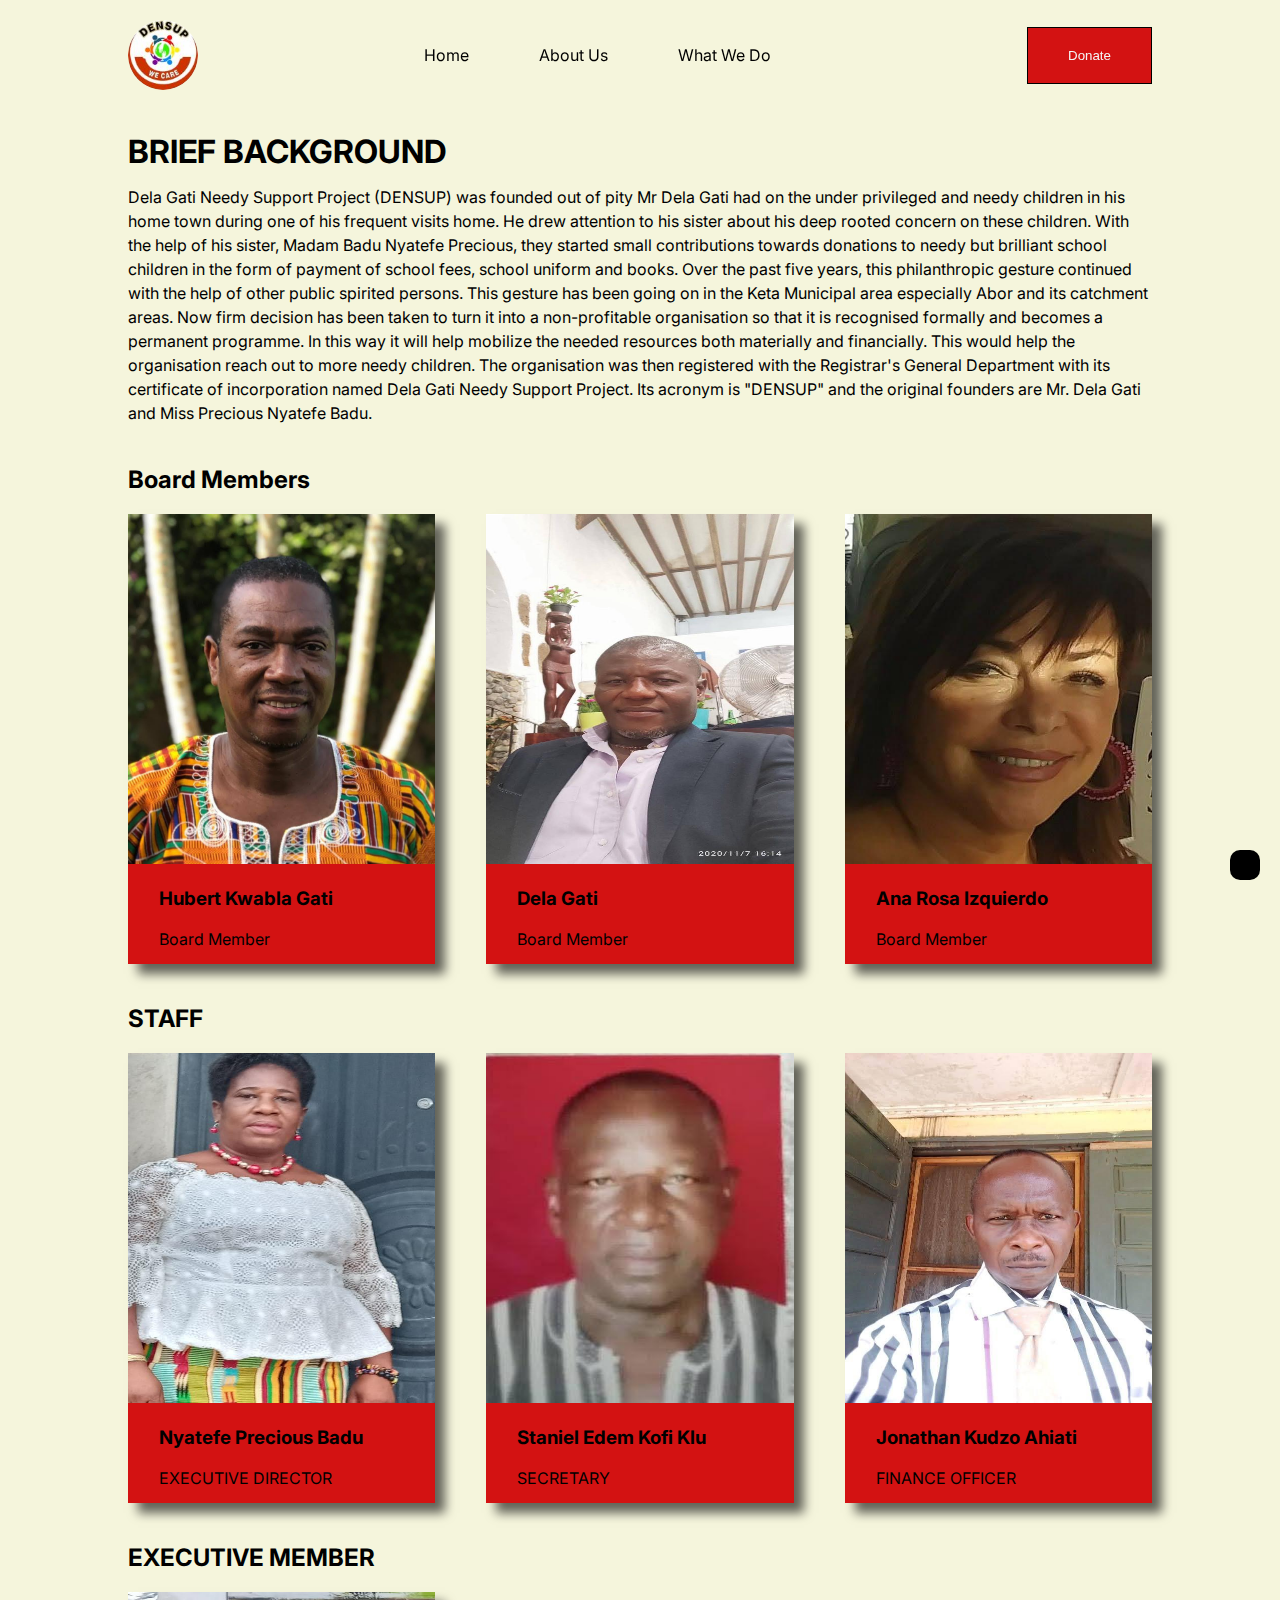
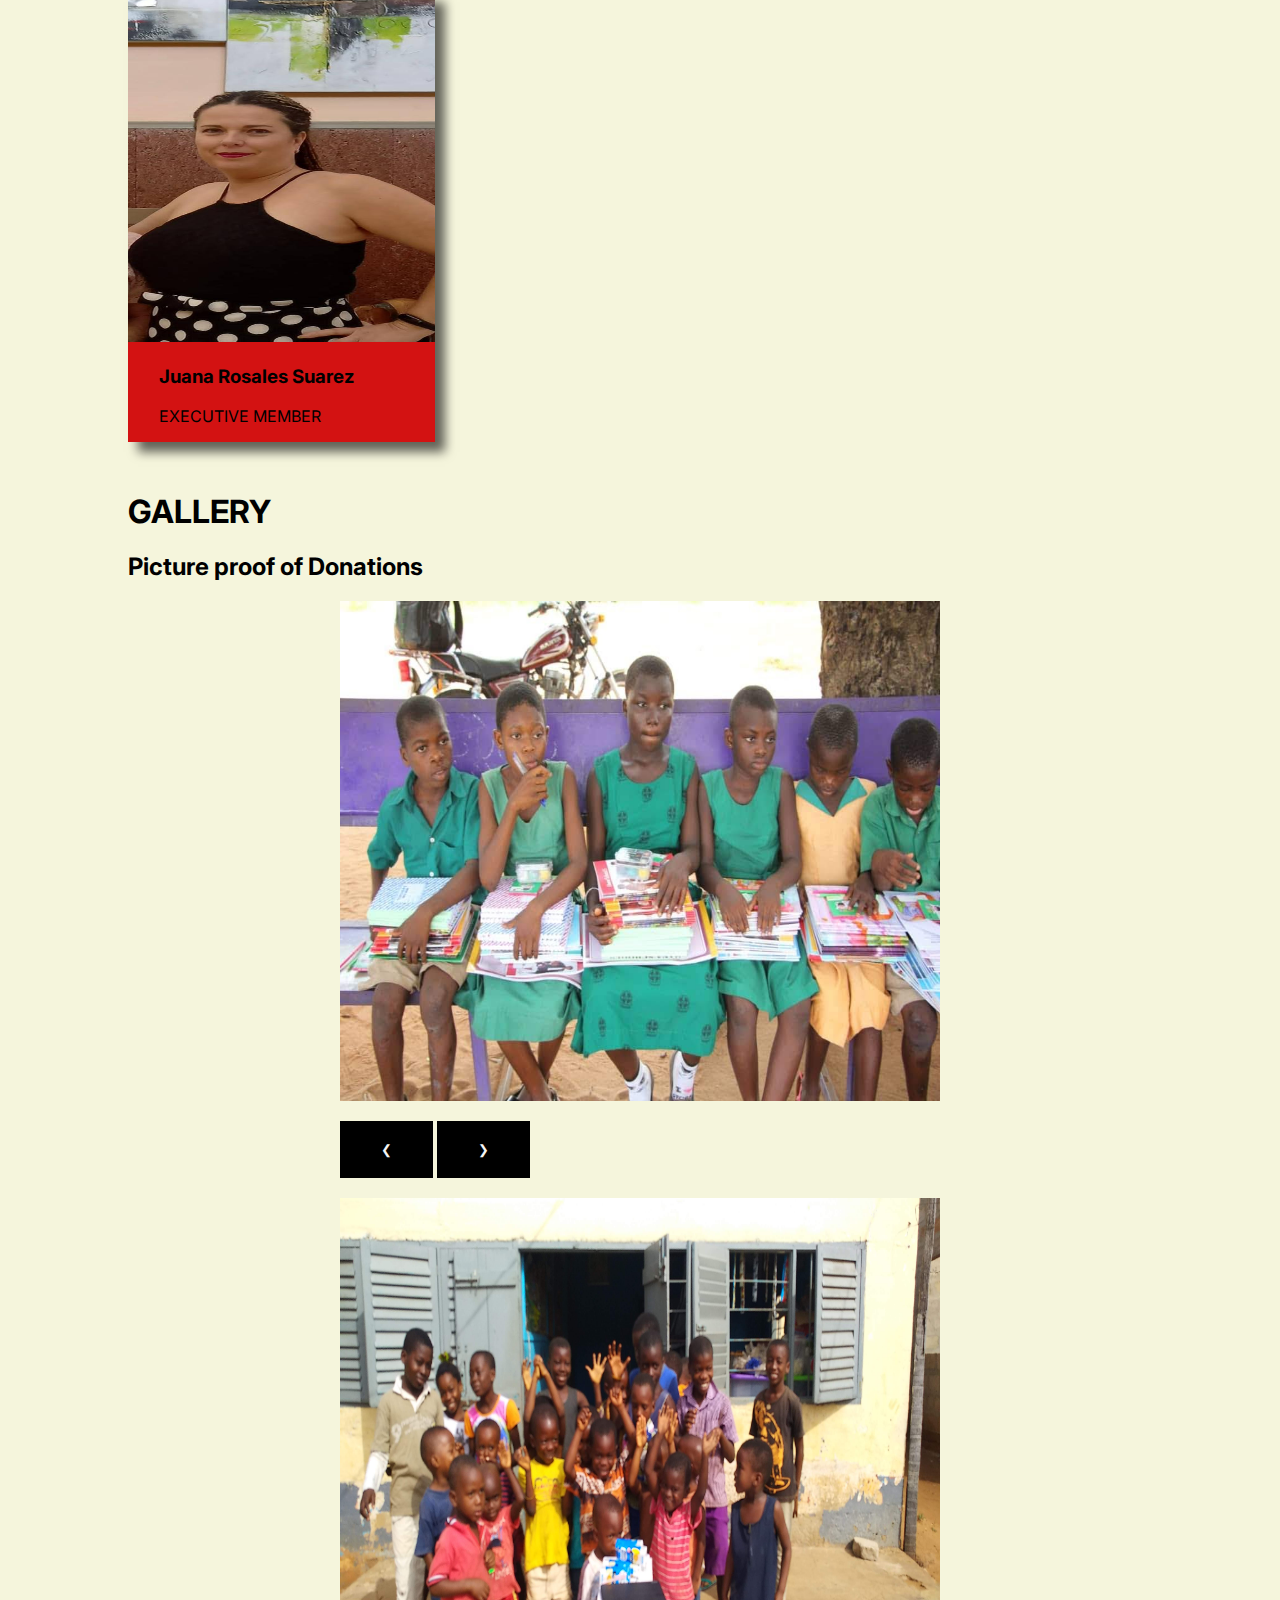
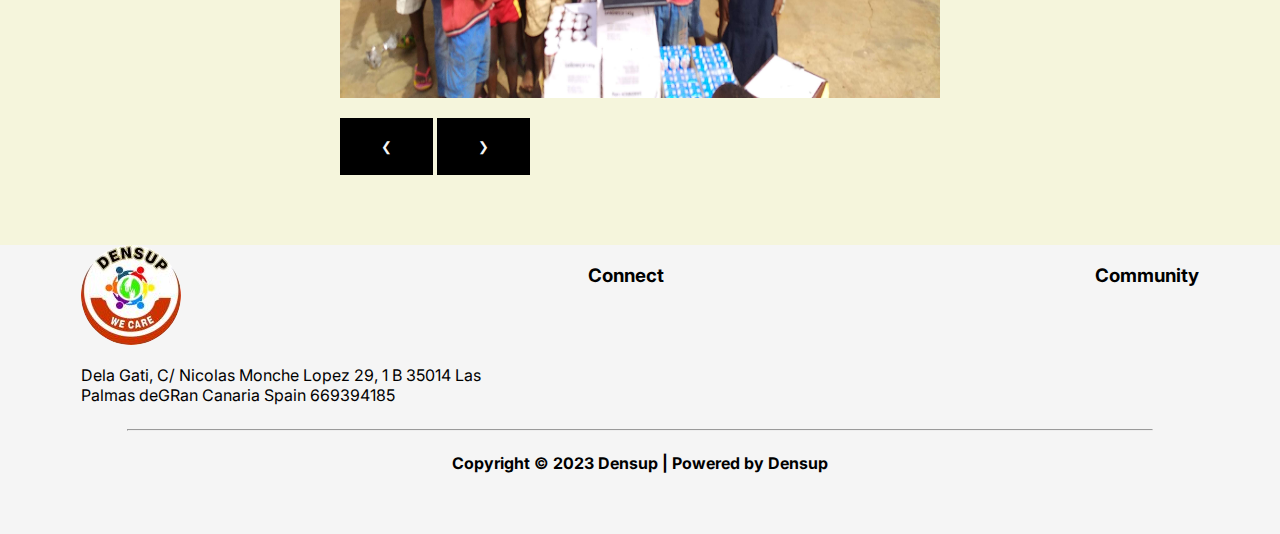
==== aboutUs.html @ 24bd9fb9 "update" ====
<!DOCTYPE html>
<html lang="en">
<head>
    <meta charset="UTF-8">
    <meta name="viewport" content="width=device-width, initial-scale=1.0">
    <title>About Us</title>
    <link rel="stylesheet" href="css/aboutUs.css">
    <link href="https://fonts.googleapis.com/css2?family=Inter:wght@400&family=Kenia&display=swap" rel="stylesheet">
    <link rel="icon" type="image/x-icon" href="/images/logo.jpg">
    <link rel="stylesheet" href="https://cdnjs.cloudflare.com/ajax/libs/font-awesome/6.5.1/css/all.min.css" integrity="sha512-DTOQO9RWCH3ppGqcWaEA1BIZOC6xxalwEsw9c2QQeAIftl+Vegovlnee1c9QX4TctnWMn13TZye+giMm8e2LwA==" crossorigin="anonymous" referrerpolicy="no-referrer" />
</head>
<body>
    <header>
        <div class="nav">
            <img src="images/logo.jpg" alt="Logo">
            <i class="fa-solid fa-bars" onclick=showSidebar()></i>
            <ul>
                <li><a href="index.html">Home</a></li>
                <li><a href="aboutUs.html">About Us</a> </li>
                <li><a href="whatWeDo.html">What We Do</a>  </li>
            </ul>

            <button onclick=showPaymentMethod()>Donate</button>
        </div>
    </header>
    <div class="sidebar">
        <ul>
            <li> <i class="fa-solid fa-xmark" onclick=closeSidebar()></i></li>
            <li><a href="index.html">Home</a></li>
            <li><a href="aboutUs.html">About Us</a> </li>
            <li><a href="whatWeDo.html">What We Do</a>  </li>
        </ul>

        <button onclick=showPaymentMethod()>Donate</button>
    </div>
    <div class="paymentType">
        <ul>
            <li> <i class="fa-solid fa-xmark" onclick=closePaymentMethod()></i></li>
            <a href="payment form/form.html"><li><svg id="Layer_1" data-name="Layer 1" xmlns="http://www.w3.org/2000/svg" viewBox="0 0 122.88 122.88"><defs><style>.cls-1{fill:#ffcb05;}.cls-2{fill:#00678f;}.cls-3{fill:#fff;}.cls-4{fill:#ed1d24;}</style></defs><title>mtn-mobile</title><polygon class="cls-1" points="0 122.88 122.88 122.88 122.88 0 0 0 0 122.88 0 122.88"/><path class="cls-2" d="M119,61.09c0,13.11-25.78,23.75-57.58,23.75S3.85,74.2,3.85,61.09s25.79-23.75,57.6-23.75S119,48,119,61.09Z"/><polygon class="cls-3" points="24.55 72.81 30.5 49.06 40.02 49.06 40.02 62.89 46.27 49.06 56.1 49.06 50.15 72.81 43.89 72.81 47.46 57.48 40.02 72.81 34.97 72.81 34.97 57.48 31.09 72.81 24.55 72.81 24.55 72.81"/><polygon class="cls-4" points="58.02 73.11 58.91 69.8 65.76 69.8 64.86 73.11 58.02 73.11 58.02 73.11"/><polygon class="cls-3" points="73.34 72.81 79.29 49.06 86.14 49.06 89.12 61.69 92.39 49.06 98.64 49.06 92.69 72.81 86.14 72.81 82.87 59.88 79.59 72.81 73.34 72.81 73.34 72.81"/><polygon class="cls-1" points="58.02 49.06 56.53 55.08 62.79 55.08 59.42 68.12 66.26 68.12 69.64 55.08 75.88 55.08 77.37 49.06 58.02 49.06 58.02 49.06"/></svg>Mobile Money</li></a>
            <hr>
            <a href="payment form/form.html"><li><img src="T-Cash.png">T-Cash</li></a>
            <hr>
            <a href="payment form/form.html"><li><img src="AT-Cash.png">AT-Cash</li></a>
            <hr>
            <a href="payment form/card form.html"><li><svg xmlns="http://www.w3.org/2000/svg" viewBox="0 0 333333 199007" shape-rendering="geometricPrecision" text-rendering="geometricPrecision" image-rendering="optimizeQuality" fill-rule="evenodd" clip-rule="evenodd"><path d="M115259 146065c-432-433-944-770-1538-1010-593-239-1243-360-1949-360-374 0-761 32-1164 97-403 63-796 178-1183 340-386 163-754 388-1102 676-348 287-652 650-909 1087-415-686-978-1224-1687-1615-710-389-1522-585-2435-585-307 0-624 28-953 83-328 56-654 152-977 289-324 138-633 324-928 560s-562 534-803 894v-1505h-2590v12324h2614v-6831c0-523 83-988 249-1396s389-748 667-1022c278-276 603-483 977-624s772-213 1195-213c880 0 1563 278 2048 837 485 557 728 1355 728 2392v6857h2615v-6831c0-523 83-988 249-1396s388-748 666-1022c278-276 604-483 977-624 374-141 772-213 1196-213 879 0 1562 278 2048 837 486 557 728 1355 728 2392v6857h2615v-7745c0-720-119-1380-355-1981-236-600-571-1117-1002-1550zm122765 10443v204h235c48 0 86-7 111-22 26-15 39-41 39-78s-13-63-39-79c-26-17-63-25-111-25h-235zm241-272c153 0 269 34 348 102s119 158 119 273c0 89-28 163-85 222-57 58-140 98-248 115l347 401h-375l-310-389h-36v389h-313v-1114h554zm-73 1467c125 0 243-24 353-72 109-48 206-113 287-194 81-82 145-179 193-289 46-110 69-228 69-356 0-125-23-243-69-354-47-111-111-207-193-288-80-81-177-146-287-193s-228-71-353-71c-129 0-248 24-359 71-111 48-208 112-290 193-81 81-147 177-193 288s-70 229-70 354c0 127 23 246 70 356 46 110 111 207 193 289 82 81 179 146 290 194s230 72 359 72zm0-2166c179 0 347 33 504 100 157 65 294 156 410 269 117 114 209 246 276 398 68 153 101 315 101 489 0 172-33 335-101 487-67 152-158 287-276 401-116 116-253 206-410 272-157 67-325 100-504 100-183 0-354-33-512-100-159-66-296-156-413-272-116-114-208-248-274-401-66-152-100-316-100-487 0-174 33-335 100-489 66-152 158-285 274-398 117-113 254-204 413-269 158-67 329-100 512-100zm-51855-7207c342-347 750-618 1222-811s982-290 1531-290c605 0 1165 96 1684 290 502 186 937 447 1306 778l1294-2153c-485-388-1032-706-1640-953-811-330-1691-495-2644-495-952 0-1833 165-2644 495s-1509 785-2097 1364c-587 578-1048 1263-1382 2052-335 789-503 1646-503 2572 0 927 167 1784 503 2574 334 789 795 1472 1382 2052 587 579 1286 1033 2097 1364 811 330 1692 495 2644 495 953 0 1833-165 2644-495 608-248 1155-565 1640-954l-1294-2153c-369 331-804 591-1306 778-519 193-1080 290-1684 290-548 0-1059-96-1531-290-472-193-880-463-1222-810-343-347-613-763-810-1247-197-486-295-1019-295-1603 0-583 98-1117 295-1601 197-486 468-901 811-1248zm43399 4419c-180 481-434 897-760 1248-326 352-716 628-1170 829-454 202-961 303-1517 303-584 0-1105-105-1563-315-459-210-847-493-1165-849-317-356-561-774-733-1254-172-481-257-990-257-1531 0-540 86-1050 257-1531 172-480 416-898 733-1254 318-356 706-639 1165-849 458-211 980-316 1563-316 556 0 1063 101 1517 303 455 201 845 478 1170 830 326 352 579 767 760 1248 180 480 269 1002 269 1569s-90 1090-269 1570zm103-12741v6502c-430-548-961-989-1596-1318-635-331-1394-496-2277-496-867 0-1673 160-2419 482s-1398 770-1956 1344-995 1258-1312 2052c-319 793-477 1661-477 2605s158 1812 477 2605c317 794 754 1478 1312 2053 557 574 1209 1022 1956 1344 746 322 1552 482 2419 482 882 0 1642-163 2277-489 634-325 1166-763 1596-1311v1479h2688v-17334h-2688zm-12559 4688c-756 0-1437 137-2046 411-609 275-1119 935-1530 1527v-1616h-2442v12324h2468v-6780c0-523 72-991 219-1402 146-412 347-759 604-1042s567-498 927-644c361-146 755-219 1183-219 327 0 678 39 1055 117 193 39 372 87 540 144l795-2572c-216-69-434-127-659-165-331-56-702-83-1113-83zm-37379 0c-754 0-1436 137-2045 411-609 275-1119 935-1531 1527v-1616h-2441v12324h2467v-6780c0-523 73-991 219-1402 146-412 347-759 605-1042s566-498 927-644c359-146 754-219 1183-219 327 0 678 39 1056 117 192 39 372 87 540 144l795-2572c-216-69-435-127-660-165-330-56-701-83-1113-83zm-24275 10189c-433 163-860 244-1280 244-275 0-530-43-766-129-236-85-441-220-618-405-176-184-315-422-418-714-104-291-155-644-155-1055v-5365h4319v-2444h-4319v-3731h-2701v3731h-2457v2444h2457v5416c0 1639 387 2845 1163 3622 777 776 1864 1164 3262 1164 781 0 1481-120 2103-360 411-159 792-341 1149-541l-919-2251c-260 139-533 264-821 373zm49266-2136c-180 481-433 897-759 1248-326 352-716 628-1171 829-454 202-960 303-1518 303-583 0-1104-105-1563-315s-847-493-1164-849c-318-356-562-774-733-1254-172-481-257-990-257-1531 0-540 86-1050 257-1531 172-480 416-898 733-1254s705-639 1164-849c459-211 980-316 1563-316 558 0 1065 101 1518 303 455 201 845 478 1171 830s579 767 759 1248c180 480 270 1002 270 1569s-90 1090-270 1570zm102-6239c-429-548-960-989-1595-1318-634-331-1394-496-2277-496-866 0-1673 160-2419 482s-1398 770-1955 1344c-558 574-996 1258-1313 2052-318 793-476 1661-476 2605s158 1812 476 2605c317 794 755 1478 1313 2053 557 574 1209 1022 1955 1344s1553 482 2419 482c883 0 1643-163 2277-489 635-325 1166-763 1595-1311v1479h2689v-12324h-2689v1492zm-43243 3615c69-445 189-856 361-1228 172-373 393-694 662-965 271-270 592-478 965-624 374-146 800-219 1280-219 857 0 1557 266 2097 798 541 532 883 1278 1029 2238h-6394zm7520-3634c-511-570-1124-1012-1839-1325-717-313-1503-470-2360-470-910 0-1740 156-2491 470-751 313-1396 754-1936 1325-541 570-960 1254-1261 2052-300 798-450 1677-450 2637 0 978 155 1865 463 2663 309 798 741 1479 1299 2045s1223 1004 1995 1312c771 309 1621 464 2547 464 935 0 1825-129 2670-386s1644-708 2400-1351l-1337-1917c-515 411-1084 731-1706 958-622 228-1242 341-1859 341-438 0-858-59-1261-180-403-120-768-306-1094-559s-605-577-837-972c-231-394-390-870-476-1428h9109c17-154 30-317 39-489 8-171 13-343 13-515 0-960-144-1837-431-2631-286-793-685-1475-1196-2046zm-25175 4670c-756-587-1806-979-3152-1176l-1274-194c-284-43-550-92-798-148s-463-131-643-225c-179-94-324-215-431-360-107-146-160-326-160-541 0-438 204-792 611-1062s980-404 1717-404c386 0 766 33 1139 103 373 69 726 154 1061 256 334 103 639 217 914 342 274 124 506 243 695 353l1157-2096c-643-412-1393-731-2251-959-857-227-1771-341-2741-341-789 0-1496 93-2123 277-625 184-1159 446-1601 784-442 340-781 753-1017 1242-237 490-353 1038-353 1647 0 995 353 1799 1060 2413 708 613 1749 1014 3120 1202l1287 168c738 102 1278 268 1622 495 343 227 514 516 514 869 0 462-236 829-708 1099s-1170 405-2097 405c-506 0-958-34-1357-103-398-69-764-160-1093-276-331-116-627-248-889-398-261-150-504-311-726-482l-1248 2019c446 334 914 605 1402 811 490 205 969 366 1441 481 472 117 918 193 1338 231 420 39 789 59 1106 59 883 0 1675-98 2374-296 700-198 1287-474 1763-831 477-356 840-780 1094-1273s379-1035 379-1627c0-1055-376-1876-1131-2464zm-15152 1589c-180 481-433 897-759 1248-326 352-716 628-1170 829-455 202-961 303-1518 303-583 0-1105-105-1563-315-459-210-847-493-1164-849-318-356-562-774-733-1254-172-481-257-990-257-1531 0-540 86-1050 257-1531 172-480 416-898 733-1254s706-639 1164-849c459-211 980-316 1563-316 557 0 1063 101 1518 303 454 201 844 478 1170 830s579 767 759 1248c180 480 270 1002 270 1569s-90 1090-270 1570zm103-6239c-429-548-961-989-1596-1318-635-331-1394-496-2277-496-866 0-1672 160-2419 482-746 322-1398 770-1955 1344-558 574-995 1258-1313 2052-317 793-476 1661-476 2605s159 1812 476 2605c318 794 755 1478 1313 2053 557 574 1209 1022 1955 1344 747 322 1553 482 2419 482 883 0 1643-163 2277-489 635-325 1167-763 1596-1311v1479h2689v-12324h-2689v1492z" fill="#141515"/><path d="M147063 87405c0-14766 6898-27911 17638-36420-7920-6274-17924-10030-28812-10030-25653 0-46450 20797-46450 46449 0 25653 20796 46449 46450 46449 10888 0 20892-3755 28812-10029-10740-8508-17638-21654-17638-36420z" fill="#de2c1d"/><path d="M147063 87405c0 14767 6898 27912 17638 36420 10740-8508 17637-21654 17637-36420s-6898-27911-17637-36420c-10740 8508-17638 21654-17638 36420z" fill="#ed6100"/><path d="M193513 40955c-10888 0-20892 3756-28811 10030 10740 8508 17637 21654 17637 36420 0 14767-6898 27912-17637 36420 7919 6274 17923 10029 28811 10029 25653 0 46449-20796 46449-46449s-20796-46449-46449-46449zm49714 73260v-1972l-640 1702h-706l-640-1698v1968h-666v-2843h954l707 1820 700-1820h956v2843h-667zm-4775 0v-2230h-903v-613h2470v613h-902v2230h-666z" fill="#f79f06"/><path d="M31366 0h270600c8631 0 16474 3528 22156 9210 5683 5683 9211 13526 9211 22156v136275c0 8629-3529 16472-9211 22155-5683 5682-13526 9211-22155 9211H31367c-8629 0-16473-3528-22156-9211C3529 184114 1 176272 1 167641V31366c0-8631 3528-16474 9210-22156S22737 0 31368 0zm270600 10811H31366c-5647 0-10785 2315-14513 6043s-6043 8866-6043 14513v136275c0 5646 2315 10784 6043 14512 3729 3729 8867 6044 14513 6044h270600c5645 0 10783-2315 14512-6044 3728-3729 6044-8867 6044-14511V31368c0-5645-2315-10784-6043-14513-3728-3728-8867-6043-14513-6043z" fill="gray" fill-rule="nonzero"/></svg>Master Card</li></a>
            <hr>
            <a href="payment form/card form.html"><li><svg xmlns="http://www.w3.org/2000/svg" viewBox="0 0 333334 199007" shape-rendering="geometricPrecision" text-rendering="geometricPrecision" image-rendering="optimizeQuality" fill-rule="evenodd" clip-rule="evenodd"><defs><style>.fil1{fill:#191e70}</style></defs><g id="Layer_x0020_1"><g id="_364834240"><path d="M31367 0h270601c8631 0 16474 3528 22156 9210 5683 5683 9211 13526 9211 22156v136275c0 8629-3529 16472-9211 22155-5683 5682-13526 9211-22155 9211H31368c-8629 0-16473-3528-22156-9211C3530 184114 2 176272 2 167641V31366c0-8631 3528-16474 9210-22156S22738 0 31369 0zm270601 10811H31367c-5647 0-10785 2315-14513 6043s-6043 8866-6043 14513v136275c0 5646 2315 10784 6043 14512 3729 3729 8867 6044 14513 6044h270601c5645 0 10783-2315 14512-6044 3728-3729 6044-8867 6044-14511V31368c0-5645-2315-10784-6043-14513-3728-3728-8867-6043-14513-6043z" fill="gray" fill-rule="nonzero"/><path class="fil1" d="M136629 129780l10294-60402h16463l-10300 60402zM212798 70867c-3262-1226-8373-2537-14756-2537-16267-2-27728 8192-27824 19933-92 8676 8181 13520 14426 16410 6408 2958 8563 4848 8532 7492-41 4047-5118 5898-9850 5898-6589 0-10090-915-15497-3170l-2122-962-2311 13522c3846 1687 10956 3148 18339 3224 17306-1 28541-8098 28669-20636 62-6872-4324-12100-13822-16411-5755-2796-9280-4658-9242-7488 0-2511 2983-5195 9428-5195 5385-85 9283 1090 12322 2314l1476 696 2231-13089zM255016 69435h-12722c-3941 0-6891 1078-8622 5011l-24450 55352h17288s2827-7441 3467-9075c1890 0 18684 26 21085 26 493 2114 2003 9050 2003 9050l15278-1-13326-60363zm-20302 38933c1362-3480 6559-16883 6559-16883-96 160 1351-3497 2183-5765l1114 5206s3151 14420 3810 17443l-13667-1zM122821 69422l-16118 41190-1718-8370c-3000-9650-12350-20103-22802-25337l14739 52823 17419-21 25919-60285h-17439z"/><path d="M91750 69386H65202l-210 1257c20654 4998 34320 17082 39993 31599l-5773-27756c-996-3825-3887-4966-7462-5100z" fill="#f7b600"/></g></g></svg>VISA</li></a>
        </ul>
    </div>
    <section class="section2">
        <div class="BG">
            <h1>BRIEF BACKGROUND</h1>
            <p>
                Dela Gati Needy Support  Project (DENSUP) was founded out of pity Mr Dela Gati had on the under privileged and needy children in his home town during one of his frequent visits home. He drew attention to his sister about his deep rooted concern on these children.
                 With the help of his sister, Madam Badu Nyatefe Precious, they started small contributions towards donations to needy but brilliant school children in the form of payment of school fees, school uniform and books. Over the past five years, this philanthropic gesture continued with the help of other public spirited persons. This gesture has been going on in the Keta Municipal area especially Abor and its catchment areas.
                 Now firm decision has been taken to turn it into a non-profitable organisation so that it is recognised formally and becomes a permanent programme. In this way it will help mobilize the needed resources both materially and financially. This would help the organisation reach out to more needy children.
                 The organisation was then registered with the Registrar's General Department with its certificate of incorporation named Dela Gati Needy Support Project. Its acronym is "DENSUP" and the original founders are Mr. Dela Gati and Miss Precious Nyatefe Badu.
            </p>

        </div>
        <div>
            <h2>Board Members</h2>
        </div>
        <div class="staff">
            <div class="card">
                <img src="images/IDs/Hubert Kwabla Gati.jpg" alt="">
                <h3>Hubert Kwabla Gati</h3>
                <p>Board Member</p>
            </div>
            <div class="card">
                <img src="images/IDs/Dela Gati.jpg" alt="">
                <h3>Dela Gati</h3>
                <p>Board Member</p>
            </div>
            <div class="card">
                <img src="images/IDs/Ana Rosa Izquierdo.jpg" alt="">
                <h3>Ana Rosa Izquierdo</h3>
                <p>Board Member</p>
            </div>

        </div>
        <br>
        <div>
            <h2>STAFF</h2>
        </div>
        <div class="staff">
            <div class="card">
                <img src="images/IDs/Executive Director.jpg" alt="">
                <h3>Nyatefe Precious Badu</h3>
                <p>EXECUTIVE DIRECTOR</p>
            </div>
            <div class="card">
                <img src="images/IDs/Secretary.jpg" alt="">
                <h3>Staniel Edem Kofi Klu</h3>
                <p>SECRETARY</p>
            </div>
            <div class="card">
                <img src="images/IDs/finance Officer.jpg" alt="">
                <h3>Jonathan Kudzo Ahiati</h3>
                <p>FINANCE OFFICER</p>
            </div>
        </div>
        <br>
        <div>
            <h2>EXECUTIVE MEMBER</h2>
        </div>
        <div class="staff">
            <div class="card">
                <img src="images/IDs/Other Executive Member.jpg" alt="">
                <h3>Juana Rosales Suarez</h3>
                <p>EXECUTIVE MEMBER</p>
            </div>
        </div>

    </section>
    <section class="gallery">
        <h1>
            GALLERY
        </h1>
        <h2>Picture proof of Donations</h2>
        <div class="gImages" id="slider1">
            <div class="slides">
                <img src="images/attachments/IMG-20191109-WA0000.JPG" alt="">
                <img src="images/attachments/IMG-20191109-WA0001.JPG" alt="">
                <img src="images/attachments/IMG-20191109-WA0005.JPG" alt="">
                <img src="images/attachments/IMG-20191109-WA0006.JPG" alt="">
                <img src="images/attachments/IMG-20191109-WA0024.JPG" alt="">
                <img src="images/attachments/IMG-20191109-WA0057.JPG" alt="">
                <img src="images/attachments/IMG-20191109-WA0058.JPG" alt="">
                <img src="images/attachments/IMG-20191109-WA0059.JPG" alt="">
                <img src="images/attachments/IMG-20191109-WA0060.JPG" alt="">
                <img src="images/attachments/IMG-20191109-WA0061.JPG" alt="">
                <img src="images/attachments/IMG-20191109-WA0063.JPG" alt="">
                <img src="images/attachments/IMG-20191123-WA0041.JPG" alt="">
                <img src="images/attachments/IMG-20200220-WA0033.JPG" alt="">
                <img src="images/attachments/IMG-20200220-WA0033_1.JPG" alt="">
                <img src="images/attachments/IMG-20200302-WA0004.JPG" alt="">
                <img src="images/attachments/IMG-20200302-WA0006.JPG" alt="">
                <img src="images/attachments/IMG-20200302-WA0007.JPG" alt="">
                <img src="images/attachments/IMG-20200302-WA0008.JPG" alt="">
                <img src="images/attachments/IMG-20200302-WA0013.JPG" alt="">
                <img src="images/attachments/IMG-20200315-WA0023.JPG" alt="">
                <img src="images/attachments/IMG-20220824-WA0031.JPG" alt="">
                <img src="images/attachments/IMG_20190502_084150.JPG" alt="">
                <img src="images/attachments/IMG_20190502_084156.JPG" alt="">
                <img src="images/attachments/IMG_20190502_084157.JPG" alt="">
            </div>
            <br>
            <div class="sliderButtons">
                <button class="prev" onclick="moveSlide(-1, 'slider1')">&#10094;</button>
                <button class="next" onclick="moveSlide(1, 'slider1')">&#10095;</button>
            </div>
            <br>
        <div class="gImages" id="slider2">
            <div class="slides">
                <img src="images/attachments/IMG_20190502_084200.JPG" alt="">
                <img src="images/attachments/IMG_20190502_084208.JPG" alt="">
                <img src="images/attachments_2/IMG-20220907-WA0038.JPG" alt="">
                <img src="images/attachments_2/IMG-20220907-WA0039.JPG" alt="">
                <img src="images/attachments_2/IMG-20220907-WA0046.JPG" alt="">
                <img src="images/attachments_2/IMG-20220907-WA0048.JPG" alt="">
                <img src="images/attachments_2/IMG-20220907-WA0049.JPG" alt="">
                <img src="images/attachments_2/IMG-20220907-WA0051.JPG" alt="">
                <img src="images/attachments_2/IMG-20220907-WA0052.JPG" alt="">
                <img src="images/attachments_2/IMG-20220907-WA0053.JPG" alt="">
                <img src="images/attachments_2/IMG-20220907-WA0054.JPG" alt="">
                <img src="images/attachments_2/IMG-20220907-WA0055.JPG" alt="">
                <img src="images/attachments_2/IMG-20220907-WA0056.JPG" alt="">
                <img src="images/attachments_2/IMG-20220907-WA0057.JPG" alt="">
                <img src="images/attachments_2/IMG-20220907-WA0058.JPG" alt="">
                <img src="images/attachments_2/IMG-20220907-WA0059.JPG" alt="">
                <img src="images/attachments_2/IMG-20220907-WA0060.JPG" alt="">
                <img src="images/attachments_2/IMG-20220907-WA0061.JPG" alt="">
                <img src="images/attachments_2/IMG-20231112-WA0035.JPG" alt="">
                <img src="images/attachments_2/IMG-20231112-WA0036.JPG" alt="">
                <img src="images/attachments_2/IMG-20231112-WA0046.JPG" alt="">
                <img src="images/attachments_2/IMG-20231112-WA0047.JPG" alt="">
            </div>
            <br>
            <div class="sliderButtons">
                <button class="prev" onclick="moveSlide(-1, 'slider2')">&#10094;</button>
                <button class="next" onclick="moveSlide(1, 'slider2')">&#10095;</button>
            </div>
        </div>

        </div>
    </section>
    <button id="backToTop" title="Go to top"><i class="fa-solid fa-angle-up"></i></button>
    <footer>
        <div class="footer">
            <div class="fhero">
                <img src="images/logo.jpg" alt="logo">
                <p>Dela Gati,
                    C/ Nicolas Monche Lopez 29, 1 B 35014
                    Las Palmas deGRan Canaria Spain
                    669394185</p>
            </div>
            <div class="icons">
                <h3>Connect</h3>
               <a href="https://www.instagram.com/densup357?igsh=MzRlODBiNWFlZA==" target="_blank"><i class="fa-brands fa-square-instagram"></i></a>
                <a href="https://www.facebook.com/densupghana?mibextid=LQQJ4d" target="_blank"><i class="fa-brands fa-square-facebook"></i></a>
                <a href="mailto:densup2019@gmail.com,densup2019@yahoo.com" target="_blank"><i class="fa-solid fa-envelope"></i></a>
                <a href="tel:(00233) 244995069,(0034) 680902105,(0034) 678426747,(0033) 669394185"><i class="fa-solid fa-phone"></i></a>
            </div>
            <div class="aside">
                <h3>Community</h3>
            </div>
        </div>
        <hr>
        <h4>Copyright © 2023 Densup | Powered by Densup</h4>
    </footer>
    <script src="script.js"></script>
</body>
</html>
---- css/aboutUs.css ----
body{
    font-family: 'Inter', sans-serif;
    -webkit-font-smoothing: antialiased;
	-moz-osx-font-smoothing: grayscale;
    margin: 0px;
    background-color:beige;
}
.nav{
    display: flex;
    justify-content:space-between;
    width: 80%;
    align-items: center;
    margin-left: auto;
    margin-right: auto;
    position:relative;
    top: 20px;
    z-index: 5;
}
.nav img{
    border-radius: 400px;
    mix-blend-mode:color-burn;
    height: 70px;
}
.nav ul{
    list-style: none;
    display: flex;
}
.nav ul li{
    display: inline-block;
    margin-right: 70px;
}
.nav ul li a{
    text-decoration: none;
    color: black;
    position: relative;
}
.nav ul li a:hover{
	color:black;
}
.nav ul li a:after{
	content: " ";
	position: absolute;
	left: 0;
	width: 0;
	height: 3px;
	background: black;
	transition: 0.3s;
	bottom: 0;
}
.nav ul li a:hover:after{
	width: 100%;
}
.nav button{
    background-color: rgb(211, 18, 18);
}
.nav i{
    color:black;
    display: none;
}
button{
    padding: 20px 40px;
     background-color: black;
     color: whitesmoke;
     border: 0.1px solid black;
 }
 button:hover{
     background:transparent;
     color: black;
     transition:0.4s;
 }
 .section2{
    width: 80%;
    margin-left: auto;
    margin-right: auto;
    margin-top: 70px;
 }
 .BG{
    line-height: 1.5em;
    margin-bottom: 40px;
 }
 .BG h1{
    font-size: 2em;
 }
 .staff{
    display: flex;
    justify-content: space-between;
    margin-left: auto;
    margin-right: auto;
 }

 .card{
    width: 30%;
    height: 450px;
    background-color: rgb(211, 18, 18);
    box-shadow: 10px 10px 10px rgb(0 0 0 / 0.6);
 }
 .card img{
    width: 100%;
    margin-left: auto;
    margin-right: auto;
    height: 350px;
 }
 .card p{
    width: 80%;
    margin-left: auto;
    margin-right: auto;
    margin-bottom:5px;
 }
 .card h3{
    width: 80%;
    margin-left: auto;
    margin-right: auto;
 }
 footer{
    position:relative;
    bottom: -70px;
    background-color:whitesmoke;
    padding-bottom: 40px;
}
footer hr{
    width: 80%;
}
footer h4{
    text-align: center;
}

footer img{
    border-radius: 400px;
}
.footer{
    display:flex;
    justify-content: space-evenly;
}
.footer a{
    color: black;
}
.fhero{
    width:33.333333%;
}
.icons{
    width:33.333333%;
}
.icons i{
    font-size: 25px;
}
.gallery{
    width: 80%;
    margin-left: auto;
    margin-right: auto;
    margin-top: 50px;
}
.gImages {
   max-width:600px;
   margin: auto;
   overflow: hidden;
}

.slides {
    display: flex;
    transition: transform 0.5s ease-in-out;
    width: 100%;
}

.slides img {
    height: 500px;
    width: 100%;
    display: block;
}
.prev {
    left: 10px;
}

.next {
    right: 10px;
}

.sidebar{
    background-color:  rgba(255, 255, 255, 0.775);
    backdrop-filter:blur(70px);
    width: 40%;
    height: 100vh;
    position: fixed;
    top: 0px;
    z-index:97;
    left: 60%;
    visibility: hidden;
    transform: translateX(100%);
    transition: transform 0.3s ease, opacity 0.3s ease, visibility 0.3s ease;
}
.sidebar.visible {
    visibility: visible;
    transform: translateX(0);
}
.sidebar ul{
    list-style: none;
    line-height: 2em;
    display: flex;
    flex-direction: column;
    width: 100%;
}
.sidebar ul li{
    width: 100%;
}
.sidebar ul li a{
    text-decoration: none;
    color:Black;
    position: relative;
    width: 100%;
}
.sidebar ul li a:hover{
	color:black;
}
.sidebar ul li a:after{
	content: " ";
	position: absolute;
	left: 0;
	width: 0;
	height: 3px;
	background: black;
	transition: 0.3s;
	bottom: 0;
}
.sidebar ul li a:hover:after{
	width: 100%;
}
.sidebar button{
    background-color: rgb(211, 18, 18);
    width: 100%;
}
.sidebar button:hover{
    background-color: transparent;
}
#backToTop {
    /*display: none; /* Hidden by default */
    position: fixed;
    bottom: 20px;
    right: 20px;
    z-index: 99;
    font-size: 18px;
    color: white;
    border: none;
    outline: none;
    cursor: pointer;
    padding: 15px;
    border-radius: 10px;
    transition: opacity 0.3s;
}
#backToTop:hover {
    background-color: #555;
}
.paymentType{
    background-color: rgb(255, 255, 255);
    backdrop-filter:blur(70px);
    width: 40%;
    height: 100vh;
    position: fixed;
    top: 0px;
    z-index:98;
    left: 60%;
    visibility:hidden;
    transform: translateX(100%);
    transition: transform 0.3s ease, opacity 0.3s ease, visibility 0.3s ease;
}
.paymentType.visible {
    visibility: visible;
    transform: translateX(0);
}
.paymentType ul a{
    text-decoration: none;
    color: black;
}

.paymentType ul{
    list-style: none;
}
.paymentType ul li{
    padding-top: 20px;
    padding-bottom: 10px;
    width: 100%;
}
.paymentType ul li:hover{
    background-color: rgba(83, 75, 75, 0.124);
}
.paymentType ul li svg{
    height: 20px;


}
.paymentType ul li img{
    height: 20px;
}
.paymentType ul li{
    display: flex;
    align-items: center;
}

@media screen and (max-width: 600px) {
    .nav{
        margin-left: 30px;
    }
	.nav ul,.nav button{
        display:none;
    }
    .nav img{
        height: 50px;
    }
    .nav .fa-solid.fa-bars{
        display: block;
    }
    .BG h1{
        font-size: 20px;
        text-align: center;
    }
    .BG p{
        font-size: 15px;
        text-align: justify;
    }
    .section2 h2{
        font-size: 20px;
    }
    .staff{
        display: block;
    }
    .card{
       width: 80%;
       margin-left: auto;
       margin-right: auto;
       margin-bottom: 25px; 
       line-height: 1em;
       height: 350px;
    }
    .card img{
        height: 250px;
    }
    .gImages{
        display: block;
    }
    footer{
        top: 40px;
    }
    .fhero img{
        height: 60px;
    }
    .fhero p{
        font-size: 10px;
    }
    .icons h3{
        font-size: 0.8em;
    }
    .aside{
        font-size: 0.8em;
    }
    footer h4{
        font-size: 0.8em;
    }
    #backToTop{
        padding: 10px;
    }
}

@media screen and (min-width: 600px) and (max-width: 900px) {
    .nav ul,.nav button{
        display:none;
    }
    .nav .fa-solid.fa-bars{
        display: block;
    }
    .card{
        line-height: 1em;
        font-size: 15px;
        height: 355px;
    }
    .card img{
        height: 250px;
    }
    .gImages{
        grid-template-columns:repeat(2, 1fr)
    }
}
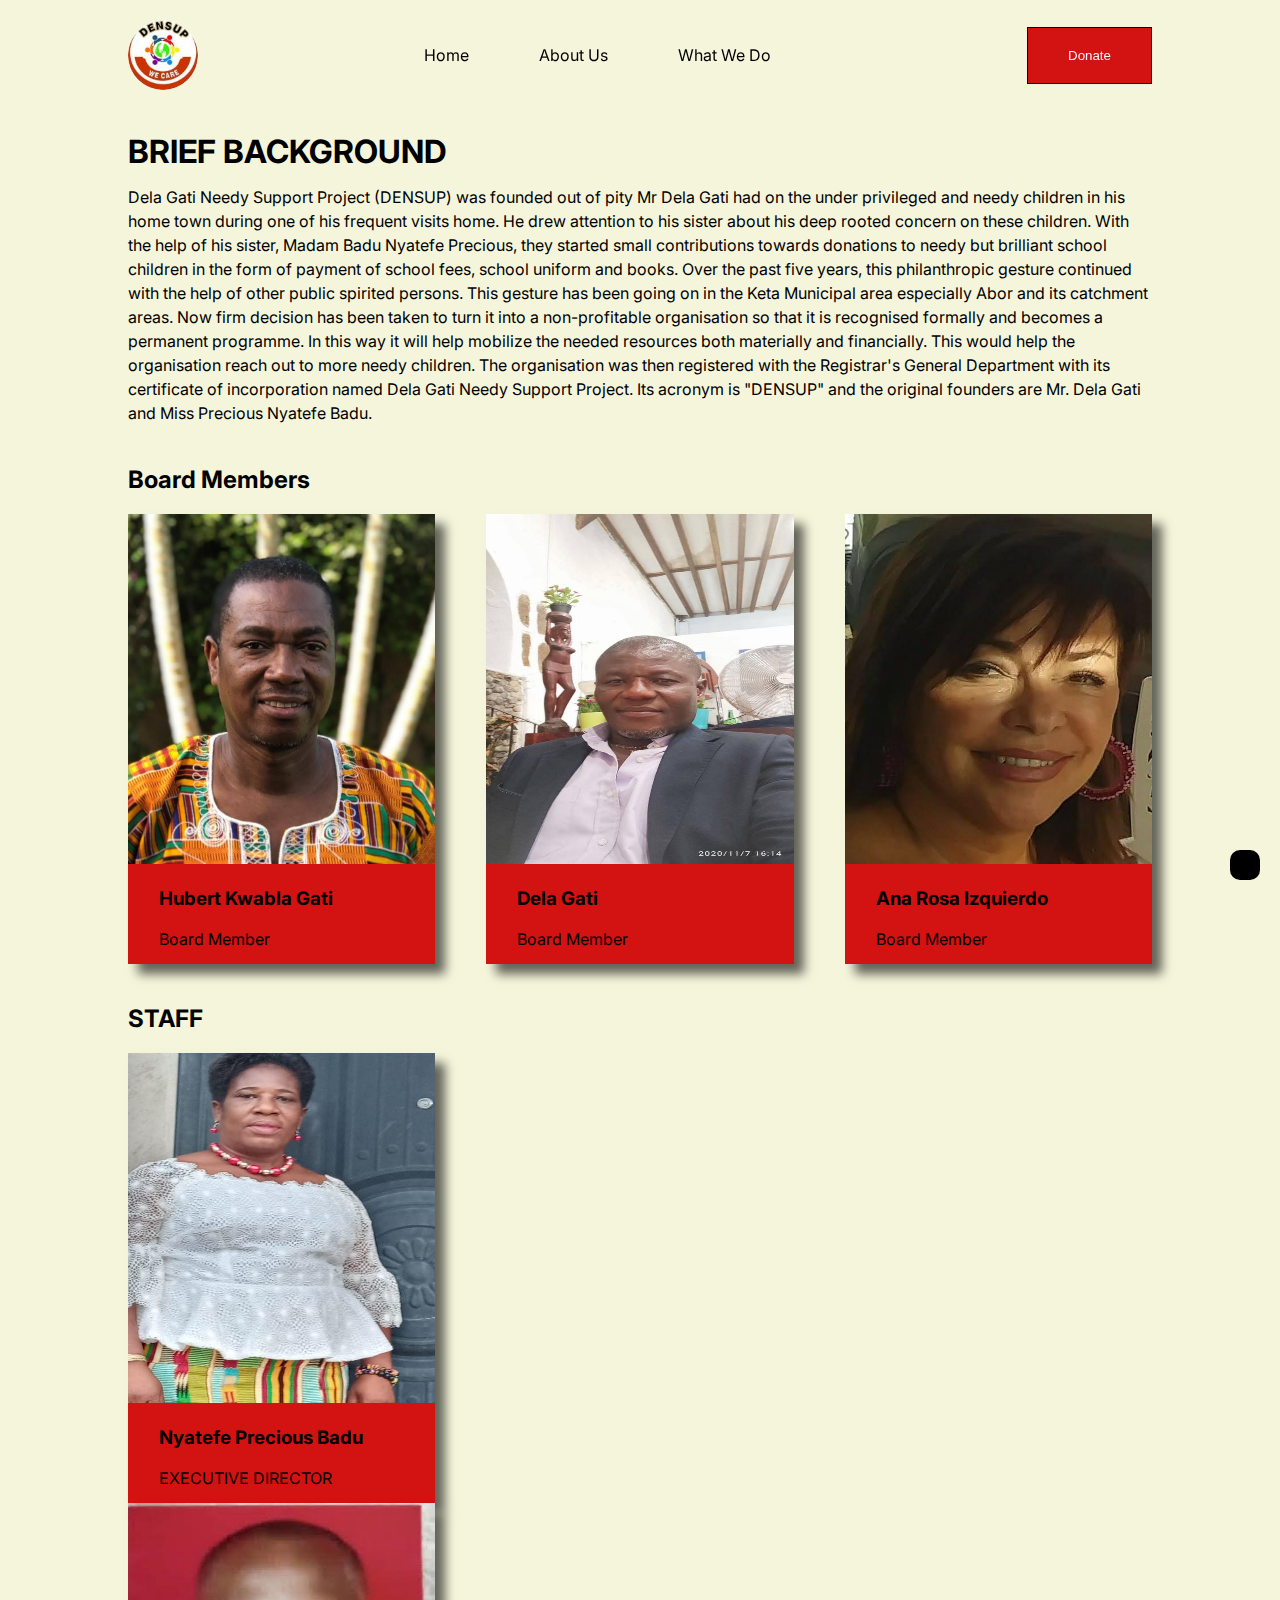
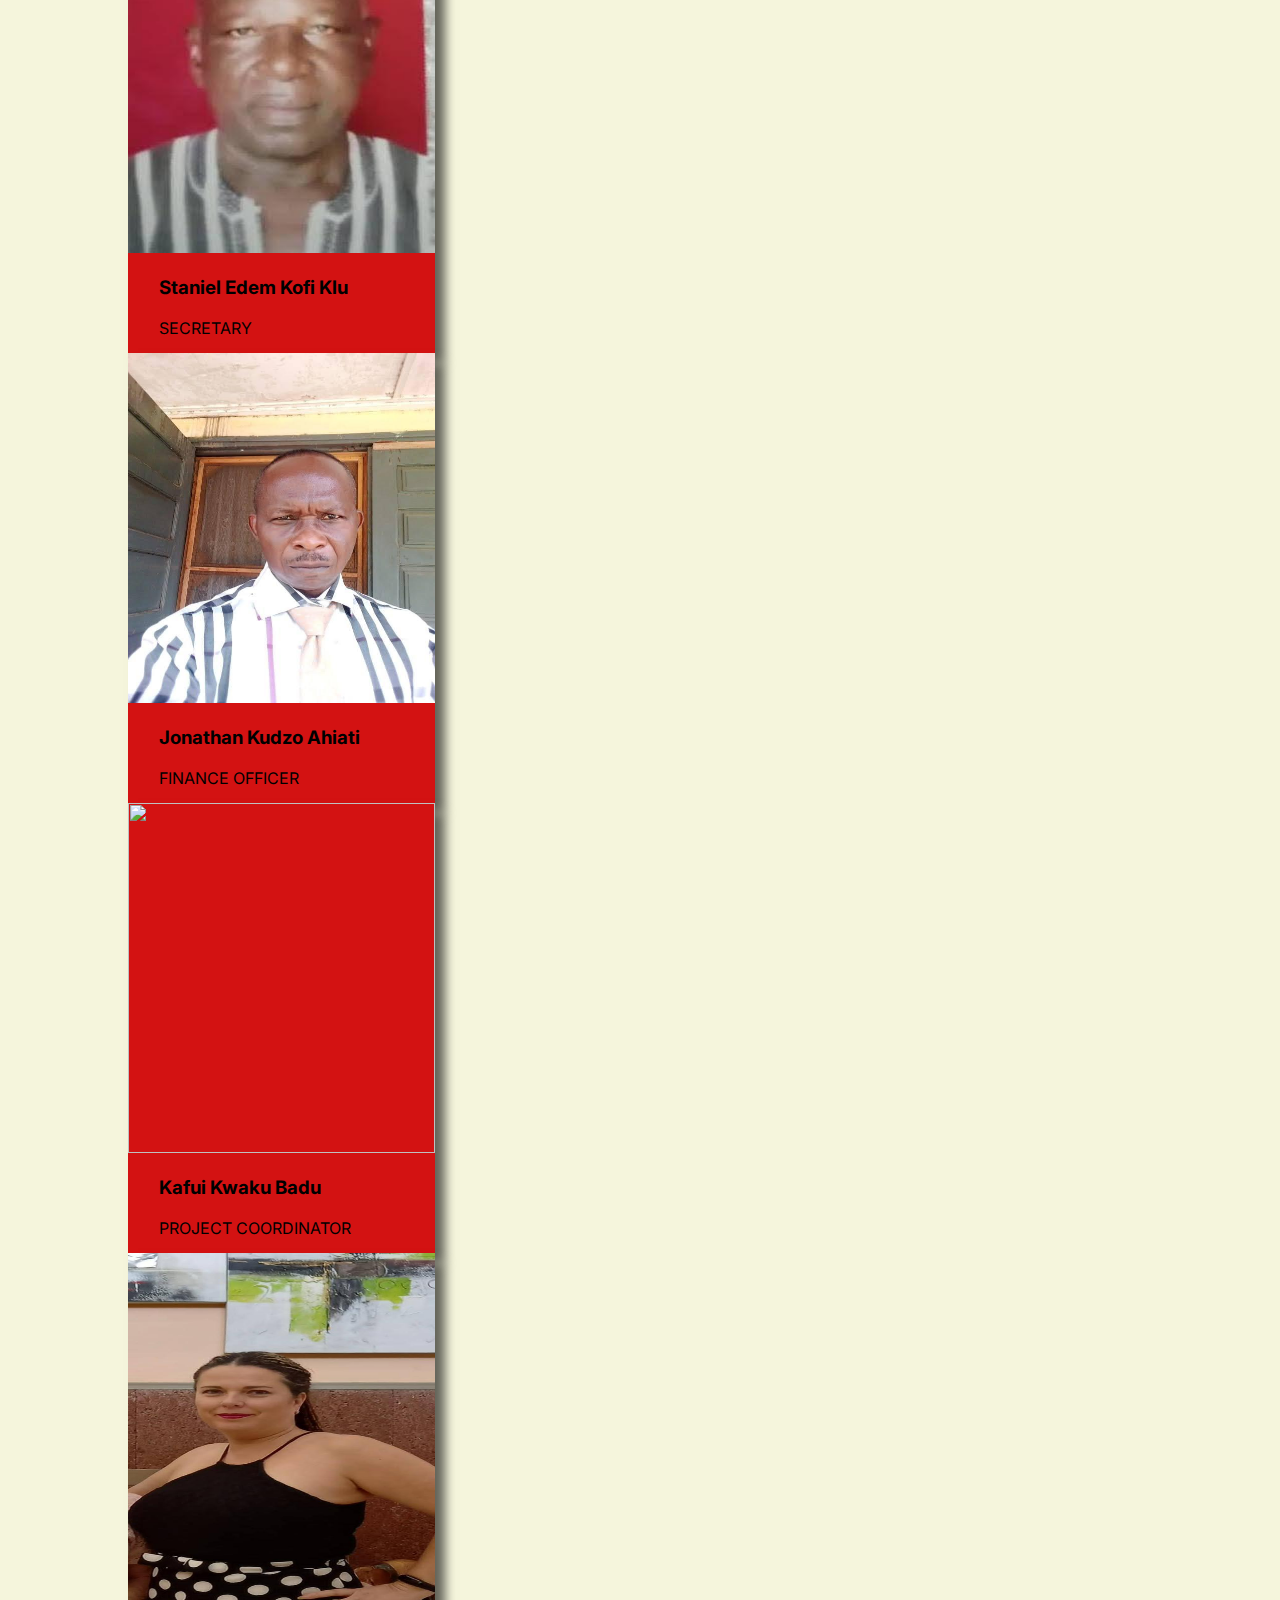
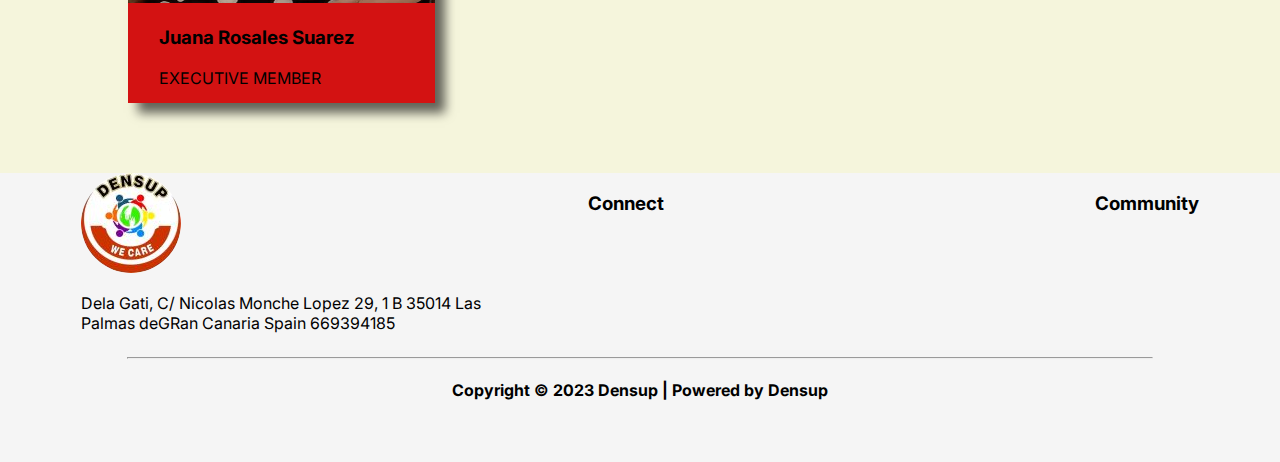
==== commit b86554ca: "update3" ====
--- a/aboutUs.html
+++ b/aboutUs.html
@@ -28,7 +28,7 @@
             <li> <i class="fa-solid fa-xmark" onclick=closeSidebar()></i></li>
             <li><a href="index.html">Home</a></li>
             <li><a href="aboutUs.html">About Us</a> </li>
-            <li><a href="whatWeDo.html">What We Do</a>  </li>
+            <li><a href="whatWeDo.html">What We Do</a> </li>
         </ul>
 
         <button onclick=showPaymentMethod()>Donate</button>
@@ -83,7 +83,7 @@
         <div>
             <h2>STAFF</h2>
         </div>
-        <div class="staff">
+        <div class="staff2">
             <div class="card">
                 <img src="images/IDs/Executive Director.jpg" alt="">
                 <h3>Nyatefe Precious Badu</h3>
@@ -99,12 +99,11 @@
                 <h3>Jonathan Kudzo Ahiati</h3>
                 <p>FINANCE OFFICER</p>
             </div>
-        </div>
-        <br>
-        <div>
-            <h2>EXECUTIVE MEMBER</h2>
-        </div>
-        <div class="staff">
+            <div class="card">
+                <img src="images/IDs/Kafui Kweku Badu.jpg" alt="">
+                <h3>Kafui Kwaku Badu</h3>
+                <p>PROJECT COORDINATOR</p>
+            </div>
             <div class="card">
                 <img src="images/IDs/Other Executive Member.jpg" alt="">
                 <h3>Juana Rosales Suarez</h3>
@@ -113,78 +112,7 @@
         </div>
 
     </section>
-    <section class="gallery">
-        <h1>
-            GALLERY
-        </h1>
-        <h2>Picture proof of Donations</h2>
-        <div class="gImages" id="slider1">
-            <div class="slides">
-                <img src="images/attachments/IMG-20191109-WA0000.JPG" alt="">
-                <img src="images/attachments/IMG-20191109-WA0001.JPG" alt="">
-                <img src="images/attachments/IMG-20191109-WA0005.JPG" alt="">
-                <img src="images/attachments/IMG-20191109-WA0006.JPG" alt="">
-                <img src="images/attachments/IMG-20191109-WA0024.JPG" alt="">
-                <img src="images/attachments/IMG-20191109-WA0057.JPG" alt="">
-                <img src="images/attachments/IMG-20191109-WA0058.JPG" alt="">
-                <img src="images/attachments/IMG-20191109-WA0059.JPG" alt="">
-                <img src="images/attachments/IMG-20191109-WA0060.JPG" alt="">
-                <img src="images/attachments/IMG-20191109-WA0061.JPG" alt="">
-                <img src="images/attachments/IMG-20191109-WA0063.JPG" alt="">
-                <img src="images/attachments/IMG-20191123-WA0041.JPG" alt="">
-                <img src="images/attachments/IMG-20200220-WA0033.JPG" alt="">
-                <img src="images/attachments/IMG-20200220-WA0033_1.JPG" alt="">
-                <img src="images/attachments/IMG-20200302-WA0004.JPG" alt="">
-                <img src="images/attachments/IMG-20200302-WA0006.JPG" alt="">
-                <img src="images/attachments/IMG-20200302-WA0007.JPG" alt="">
-                <img src="images/attachments/IMG-20200302-WA0008.JPG" alt="">
-                <img src="images/attachments/IMG-20200302-WA0013.JPG" alt="">
-                <img src="images/attachments/IMG-20200315-WA0023.JPG" alt="">
-                <img src="images/attachments/IMG-20220824-WA0031.JPG" alt="">
-                <img src="images/attachments/IMG_20190502_084150.JPG" alt="">
-                <img src="images/attachments/IMG_20190502_084156.JPG" alt="">
-                <img src="images/attachments/IMG_20190502_084157.JPG" alt="">
-            </div>
-            <br>
-            <div class="sliderButtons">
-                <button class="prev" onclick="moveSlide(-1, 'slider1')">&#10094;</button>
-                <button class="next" onclick="moveSlide(1, 'slider1')">&#10095;</button>
-            </div>
-            <br>
-        <div class="gImages" id="slider2">
-            <div class="slides">
-                <img src="images/attachments/IMG_20190502_084200.JPG" alt="">
-                <img src="images/attachments/IMG_20190502_084208.JPG" alt="">
-                <img src="images/attachments_2/IMG-20220907-WA0038.JPG" alt="">
-                <img src="images/attachments_2/IMG-20220907-WA0039.JPG" alt="">
-                <img src="images/attachments_2/IMG-20220907-WA0046.JPG" alt="">
-                <img src="images/attachments_2/IMG-20220907-WA0048.JPG" alt="">
-                <img src="images/attachments_2/IMG-20220907-WA0049.JPG" alt="">
-                <img src="images/attachments_2/IMG-20220907-WA0051.JPG" alt="">
-                <img src="images/attachments_2/IMG-20220907-WA0052.JPG" alt="">
-                <img src="images/attachments_2/IMG-20220907-WA0053.JPG" alt="">
-                <img src="images/attachments_2/IMG-20220907-WA0054.JPG" alt="">
-                <img src="images/attachments_2/IMG-20220907-WA0055.JPG" alt="">
-                <img src="images/attachments_2/IMG-20220907-WA0056.JPG" alt="">
-                <img src="images/attachments_2/IMG-20220907-WA0057.JPG" alt="">
-                <img src="images/attachments_2/IMG-20220907-WA0058.JPG" alt="">
-                <img src="images/attachments_2/IMG-20220907-WA0059.JPG" alt="">
-                <img src="images/attachments_2/IMG-20220907-WA0060.JPG" alt="">
-                <img src="images/attachments_2/IMG-20220907-WA0061.JPG" alt="">
-                <img src="images/attachments_2/IMG-20231112-WA0035.JPG" alt="">
-                <img src="images/attachments_2/IMG-20231112-WA0036.JPG" alt="">
-                <img src="images/attachments_2/IMG-20231112-WA0046.JPG" alt="">
-                <img src="images/attachments_2/IMG-20231112-WA0047.JPG" alt="">
-            </div>
-            <br>
-            <div class="sliderButtons">
-                <button class="prev" onclick="moveSlide(-1, 'slider2')">&#10094;</button>
-                <button class="next" onclick="moveSlide(1, 'slider2')">&#10095;</button>
-            </div>
-        </div>
-
-        </div>
-    </section>
+   
     <button id="backToTop" title="Go to top"><i class="fa-solid fa-angle-up"></i></button>
     <footer>
         <div class="footer">
--- a/css/aboutUs.css
+++ b/css/aboutUs.css
@@ -143,36 +143,7 @@
 .icons i{
     font-size: 25px;
 }
-.gallery{
-    width: 80%;
-    margin-left: auto;
-    margin-right: auto;
-    margin-top: 50px;
-}
-.gImages {
-   max-width:600px;
-   margin: auto;
-   overflow: hidden;
-}
-
-.slides {
-    display: flex;
-    transition: transform 0.5s ease-in-out;
-    width: 100%;
-}
-
-.slides img {
-    height: 500px;
-    width: 100%;
-    display: block;
-}
-.prev {
-    left: 10px;
-}
-
-.next {
-    right: 10px;
-}
+
 
 .sidebar{
     background-color:  rgba(255, 255, 255, 0.775);
@@ -332,8 +303,14 @@
     .card img{
         height: 250px;
     }
+    .gallery{
+        width: 90%;
+    }
     .gImages{
-        display: block;
+       width: 100%;
+    }
+    .slides img{
+        height: 400px;
     }
     footer{
         top: 40px;
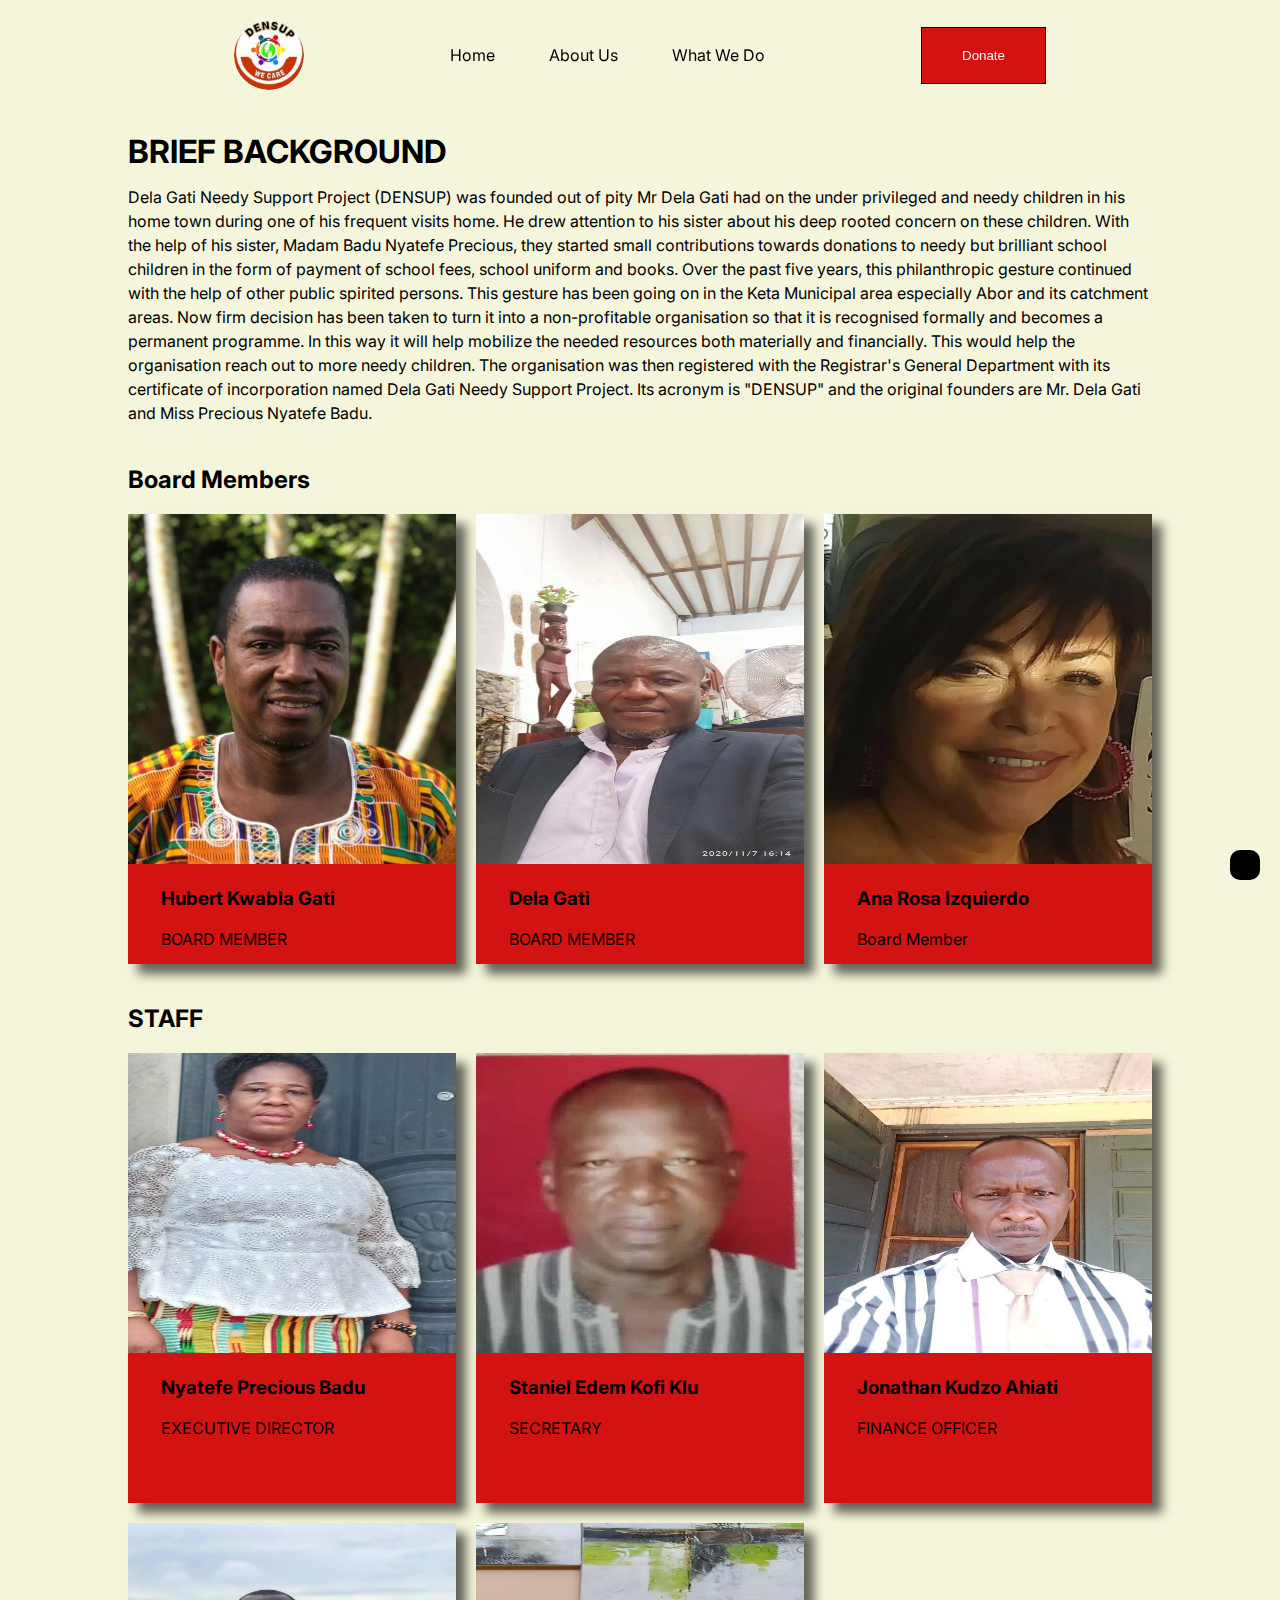
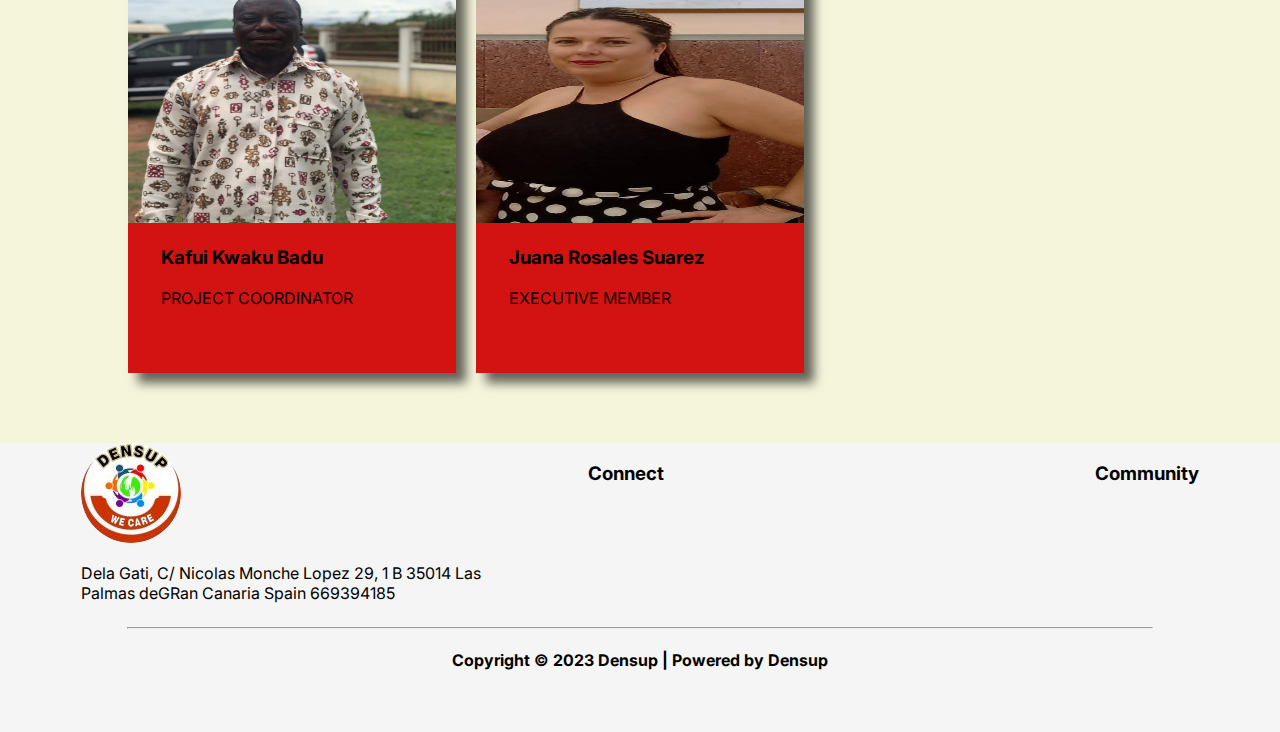
==== commit 3f56864c: "update4.1.2" ====
--- a/aboutUs.html
+++ b/aboutUs.html
@@ -65,12 +65,12 @@
             <div class="card">
                 <img src="images/IDs/Hubert Kwabla Gati.jpg" alt="">
                 <h3>Hubert Kwabla Gati</h3>
-                <p>Board Member</p>
+                <p>BOARD MEMBER</p>
             </div>
             <div class="card">
                 <img src="images/IDs/Dela Gati.jpg" alt="">
                 <h3>Dela Gati</h3>
-                <p>Board Member</p>
+                <p>BOARD MEMBER</p>
             </div>
             <div class="card">
                 <img src="images/IDs/Ana Rosa Izquierdo.jpg" alt="">
--- a/css/aboutUs.css
+++ b/css/aboutUs.css
@@ -7,7 +7,7 @@
 }
 .nav{
     display: flex;
-    justify-content:space-between;
+    justify-content:space-evenly;
     width: 80%;
     align-items: center;
     margin-left: auto;
@@ -23,11 +23,12 @@
 }
 .nav ul{
     list-style: none;
-    display: flex;
+    
+    
 }
 .nav ul li{
     display: inline-block;
-    margin-right: 70px;
+    margin-right: 50px;
 }
 .nav ul li a{
     text-decoration: none;
@@ -82,14 +83,26 @@
     font-size: 2em;
  }
  .staff{
-    display: flex;
-    justify-content: space-between;
-    margin-left: auto;
-    margin-right: auto;
+    display:grid;
+    grid-template-columns: repeat(3, 1fr);
+    gap: 20px;
+ }
+ .staff2{
+    display:grid;
+    grid-template-columns: repeat(3, 1fr);
+    gap: 20px;
+ }
+ .staff2 .card{
+    width: 100%;
+
+ }
+ .staff2 .card img{
+    height: 300px;
+    width: 100%;
  }
 
  .card{
-    width: 30%;
+    width: 100%;
     height: 450px;
     background-color: rgb(211, 18, 18);
     box-shadow: 10px 10px 10px rgb(0 0 0 / 0.6);
@@ -268,6 +281,7 @@
 @media screen and (max-width: 600px) {
     .nav{
         margin-left: 30px;
+        justify-content: space-between;
     }
 	.nav ul,.nav button{
         display:none;
@@ -283,35 +297,41 @@
         text-align: center;
     }
     .BG p{
-        font-size: 15px;
+        font-size: 19px;
         text-align: justify;
     }
     .section2 h2{
         font-size: 20px;
     }
     .staff{
-        display: block;
+        grid-template-columns: repeat(2, 1fr);
+        gap: 20px;
+    }
+    .staff2{
+        grid-template-columns: repeat(2, 1fr);
+        gap: 20px;
+    }
+    .staff2 .card{
+        line-height: 1em;
+        font-size: 0.9em;
+        height: 300px;
+    }
+    .staff2 .card img{
+        height: 190px;
     }
     .card{
-       width: 80%;
+       width: 100%;
        margin-left: auto;
        margin-right: auto;
        margin-bottom: 25px; 
        line-height: 1em;
-       height: 350px;
+       height: 290px;
+       font-size: 0.9em;
     }
     .card img{
-        height: 250px;
-    }
-    .gallery{
-        width: 90%;
-    }
-    .gImages{
-       width: 100%;
-    }
-    .slides img{
-        height: 400px;
-    }
+        height: 190px;
+    }
+   
     footer{
         top: 40px;
     }
@@ -336,6 +356,9 @@
 }
 
 @media screen and (min-width: 600px) and (max-width: 900px) {
+    .nav{
+        justify-content: space-between;
+    }
     .nav ul,.nav button{
         display:none;
     }
@@ -345,12 +368,13 @@
     .card{
         line-height: 1em;
         font-size: 15px;
-        height: 355px;
+        height: 300px;
     }
     .card img{
-        height: 250px;
-    }
-    .gImages{
-        grid-template-columns:repeat(2, 1fr)
-    }
+        height: 200px;
+    }
+     .staff2 .card img{
+        height: 200px;
+     }
+    
 }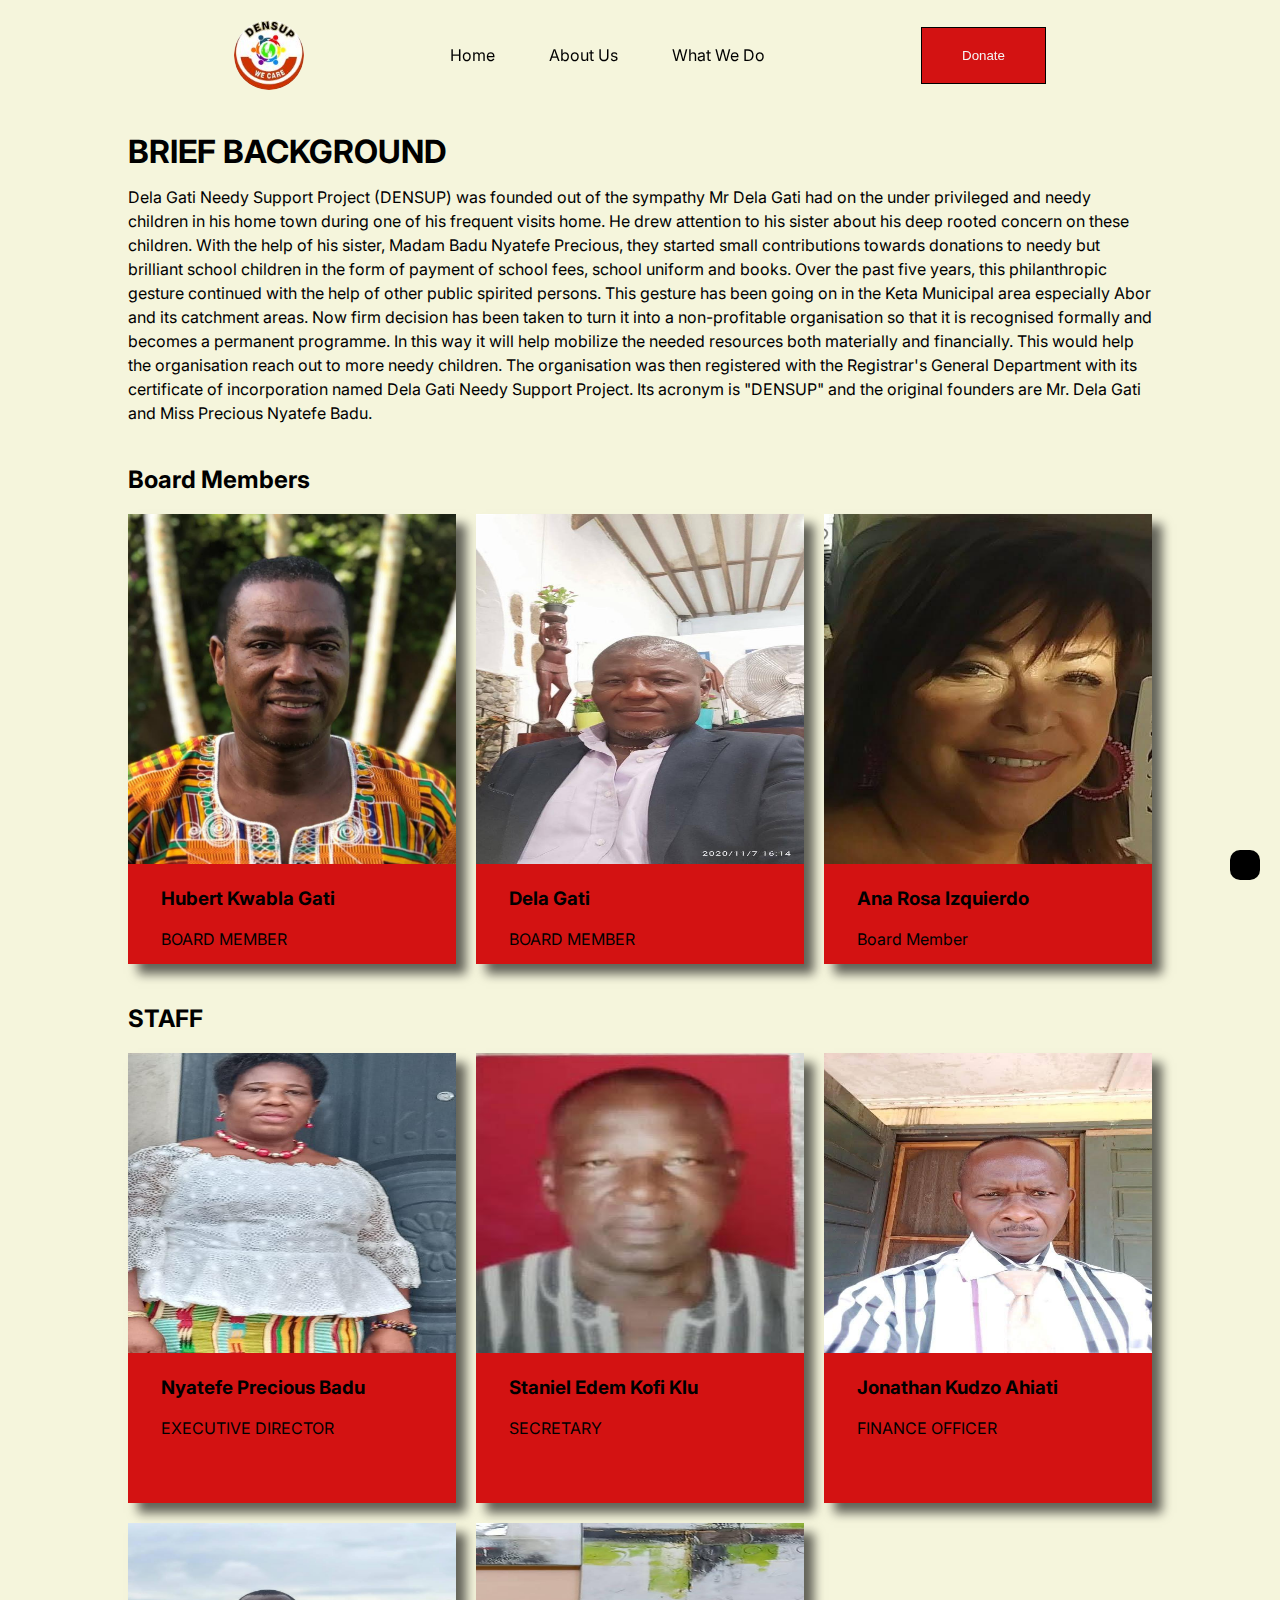
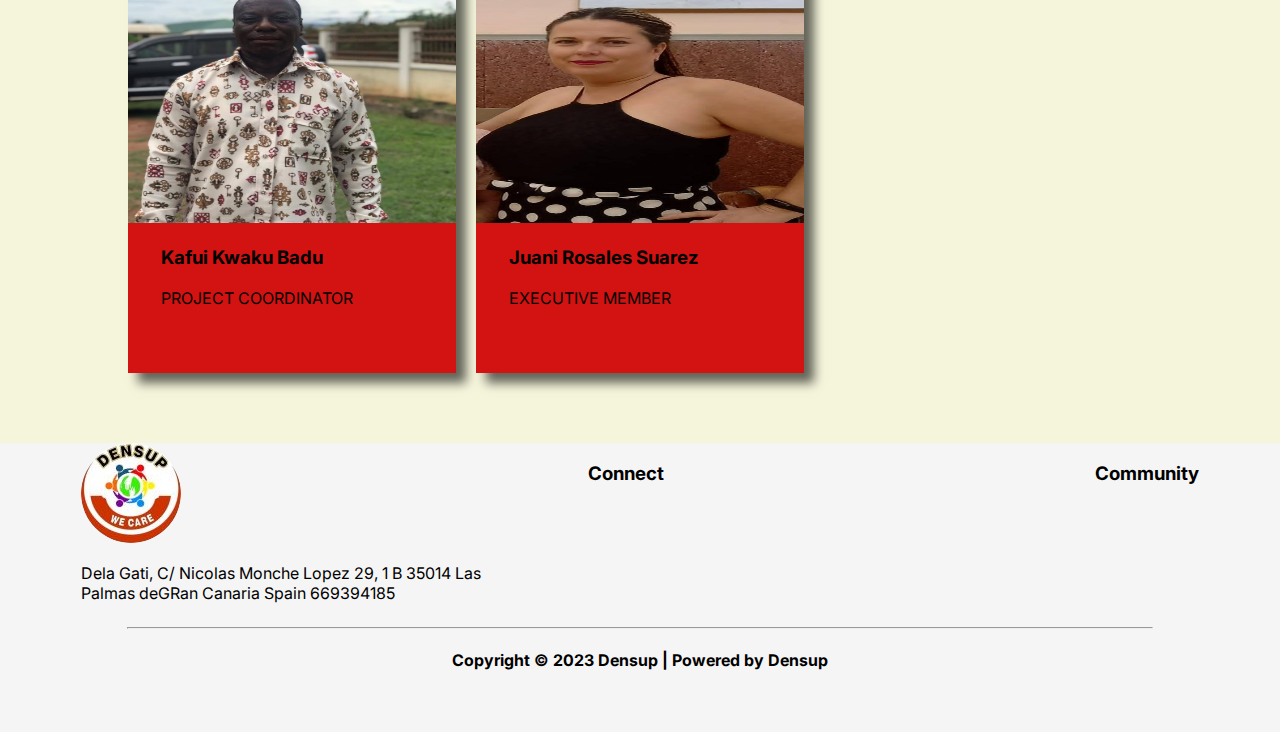
==== commit 53bce86f: "4.1.5" ====
--- a/aboutUs.html
+++ b/aboutUs.html
@@ -51,7 +51,7 @@
         <div class="BG">
             <h1>BRIEF BACKGROUND</h1>
             <p>
-                Dela Gati Needy Support  Project (DENSUP) was founded out of pity Mr Dela Gati had on the under privileged and needy children in his home town during one of his frequent visits home. He drew attention to his sister about his deep rooted concern on these children.
+                Dela Gati Needy Support  Project (DENSUP) was founded out of the sympathy Mr Dela Gati had on the under privileged and needy children in his home town during one of his frequent visits home. He drew attention to his sister about his deep rooted concern on these children.
                  With the help of his sister, Madam Badu Nyatefe Precious, they started small contributions towards donations to needy but brilliant school children in the form of payment of school fees, school uniform and books. Over the past five years, this philanthropic gesture continued with the help of other public spirited persons. This gesture has been going on in the Keta Municipal area especially Abor and its catchment areas.
                  Now firm decision has been taken to turn it into a non-profitable organisation so that it is recognised formally and becomes a permanent programme. In this way it will help mobilize the needed resources both materially and financially. This would help the organisation reach out to more needy children.
                  The organisation was then registered with the Registrar's General Department with its certificate of incorporation named Dela Gati Needy Support Project. Its acronym is "DENSUP" and the original founders are Mr. Dela Gati and Miss Precious Nyatefe Badu.
@@ -106,7 +106,7 @@
             </div>
             <div class="card">
                 <img src="images/IDs/Other Executive Member.jpg" alt="">
-                <h3>Juana Rosales Suarez</h3>
+                <h3>Juani Rosales Suarez</h3>
                 <p>EXECUTIVE MEMBER</p>
             </div>
         </div>
--- a/css/aboutUs.css
+++ b/css/aboutUs.css
@@ -297,7 +297,7 @@
         text-align: center;
     }
     .BG p{
-        font-size: 19px;
+        font-size: 17px;
         text-align: justify;
     }
     .section2 h2{
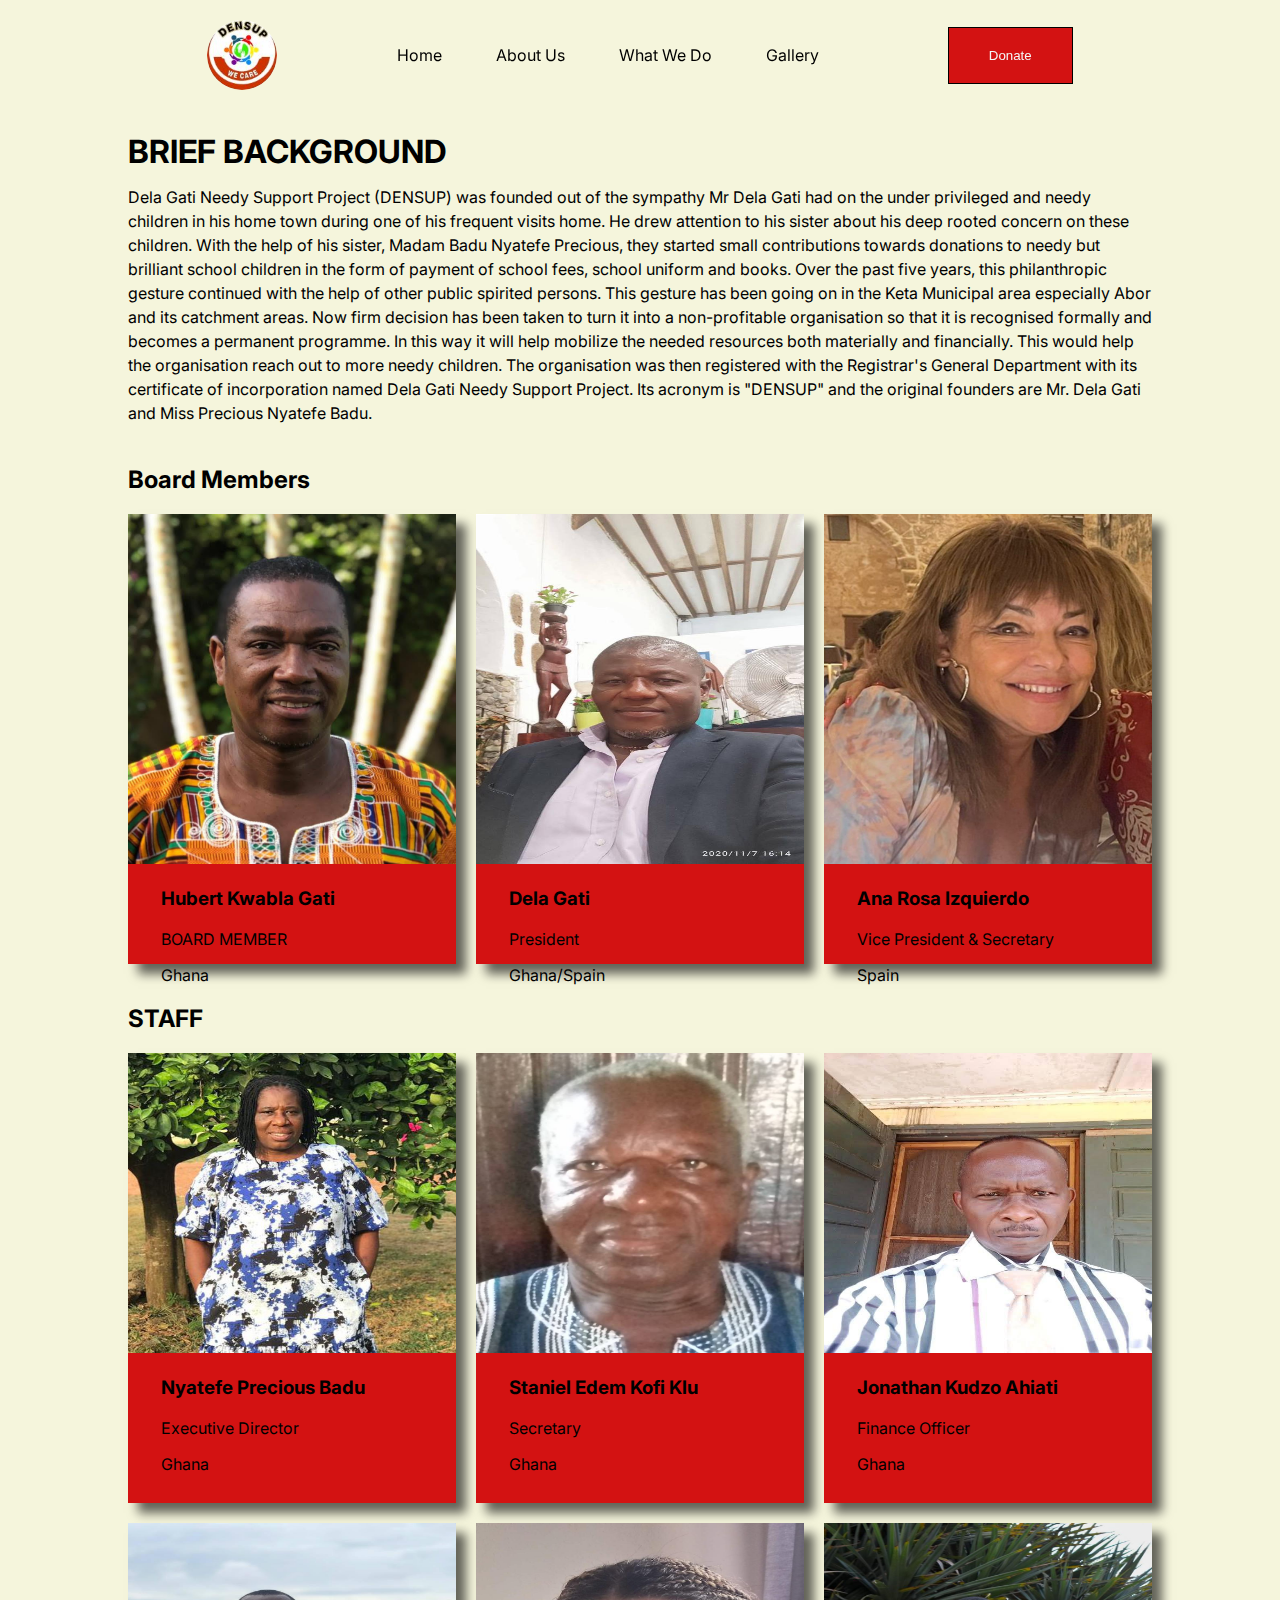
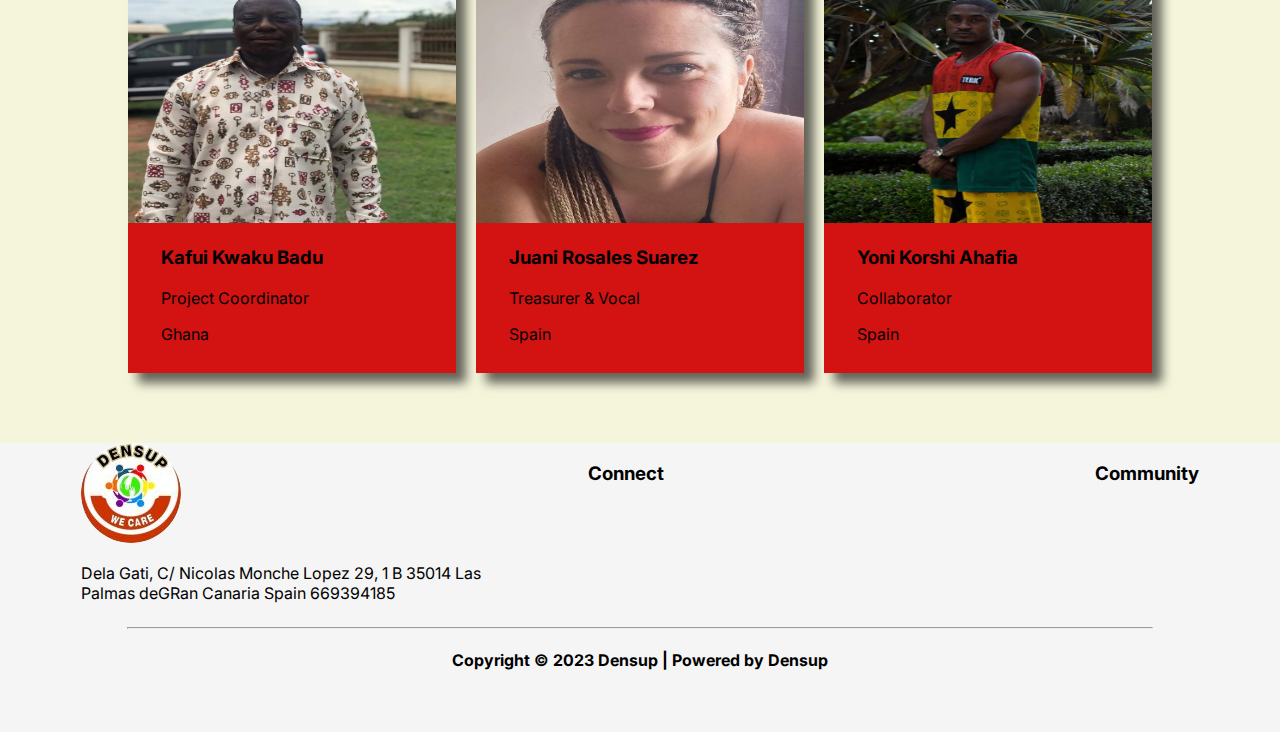
==== commit 4e5e0b3a: "4.1.6" ====
--- a/aboutUs.html
+++ b/aboutUs.html
@@ -18,9 +18,10 @@
                 <li><a href="index.html">Home</a></li>
                 <li><a href="aboutUs.html">About Us</a> </li>
                 <li><a href="whatWeDo.html">What We Do</a>  </li>
+                <li><a href="Gallery.html">Gallery</a>  </li>
             </ul>
 
-            <button onclick=showPaymentMethod()>Donate</button>
+            <a href="https://paystack.com/pay/donate_today"><button>Donate</button></a>
         </div>
     </header>
     <div class="sidebar">
@@ -29,23 +30,10 @@
             <li><a href="index.html">Home</a></li>
             <li><a href="aboutUs.html">About Us</a> </li>
             <li><a href="whatWeDo.html">What We Do</a> </li>
+            <li><a href="Gallery.html">Gallery</a> </li>
         </ul>
 
-        <button onclick=showPaymentMethod()>Donate</button>
-    </div>
-    <div class="paymentType">
-        <ul>
-            <li> <i class="fa-solid fa-xmark" onclick=closePaymentMethod()></i></li>
-            <a href="payment form/form.html"><li><svg id="Layer_1" data-name="Layer 1" xmlns="http://www.w3.org/2000/svg" viewBox="0 0 122.88 122.88"><defs><style>.cls-1{fill:#ffcb05;}.cls-2{fill:#00678f;}.cls-3{fill:#fff;}.cls-4{fill:#ed1d24;}</style></defs><title>mtn-mobile</title><polygon class="cls-1" points="0 122.88 122.88 122.88 122.88 0 0 0 0 122.88 0 122.88"/><path class="cls-2" d="M119,61.09c0,13.11-25.78,23.75-57.58,23.75S3.85,74.2,3.85,61.09s25.79-23.75,57.6-23.75S119,48,119,61.09Z"/><polygon class="cls-3" points="24.55 72.81 30.5 49.06 40.02 49.06 40.02 62.89 46.27 49.06 56.1 49.06 50.15 72.81 43.89 72.81 47.46 57.48 40.02 72.81 34.97 72.81 34.97 57.48 31.09 72.81 24.55 72.81 24.55 72.81"/><polygon class="cls-4" points="58.02 73.11 58.91 69.8 65.76 69.8 64.86 73.11 58.02 73.11 58.02 73.11"/><polygon class="cls-3" points="73.34 72.81 79.29 49.06 86.14 49.06 89.12 61.69 92.39 49.06 98.64 49.06 92.69 72.81 86.14 72.81 82.87 59.88 79.59 72.81 73.34 72.81 73.34 72.81"/><polygon class="cls-1" points="58.02 49.06 56.53 55.08 62.79 55.08 59.42 68.12 66.26 68.12 69.64 55.08 75.88 55.08 77.37 49.06 58.02 49.06 58.02 49.06"/></svg>Mobile Money</li></a>
-            <hr>
-            <a href="payment form/form.html"><li><img src="T-Cash.png">T-Cash</li></a>
-            <hr>
-            <a href="payment form/form.html"><li><img src="AT-Cash.png">AT-Cash</li></a>
-            <hr>
-            <a href="payment form/card form.html"><li><svg xmlns="http://www.w3.org/2000/svg" viewBox="0 0 333333 199007" shape-rendering="geometricPrecision" text-rendering="geometricPrecision" image-rendering="optimizeQuality" fill-rule="evenodd" clip-rule="evenodd"><path d="M115259 146065c-432-433-944-770-1538-1010-593-239-1243-360-1949-360-374 0-761 32-1164 97-403 63-796 178-1183 340-386 163-754 388-1102 676-348 287-652 650-909 1087-415-686-978-1224-1687-1615-710-389-1522-585-2435-585-307 0-624 28-953 83-328 56-654 152-977 289-324 138-633 324-928 560s-562 534-803 894v-1505h-2590v12324h2614v-6831c0-523 83-988 249-1396s389-748 667-1022c278-276 603-483 977-624s772-213 1195-213c880 0 1563 278 2048 837 485 557 728 1355 728 2392v6857h2615v-6831c0-523 83-988 249-1396s388-748 666-1022c278-276 604-483 977-624 374-141 772-213 1196-213 879 0 1562 278 2048 837 486 557 728 1355 728 2392v6857h2615v-7745c0-720-119-1380-355-1981-236-600-571-1117-1002-1550zm122765 10443v204h235c48 0 86-7 111-22 26-15 39-41 39-78s-13-63-39-79c-26-17-63-25-111-25h-235zm241-272c153 0 269 34 348 102s119 158 119 273c0 89-28 163-85 222-57 58-140 98-248 115l347 401h-375l-310-389h-36v389h-313v-1114h554zm-73 1467c125 0 243-24 353-72 109-48 206-113 287-194 81-82 145-179 193-289 46-110 69-228 69-356 0-125-23-243-69-354-47-111-111-207-193-288-80-81-177-146-287-193s-228-71-353-71c-129 0-248 24-359 71-111 48-208 112-290 193-81 81-147 177-193 288s-70 229-70 354c0 127 23 246 70 356 46 110 111 207 193 289 82 81 179 146 290 194s230 72 359 72zm0-2166c179 0 347 33 504 100 157 65 294 156 410 269 117 114 209 246 276 398 68 153 101 315 101 489 0 172-33 335-101 487-67 152-158 287-276 401-116 116-253 206-410 272-157 67-325 100-504 100-183 0-354-33-512-100-159-66-296-156-413-272-116-114-208-248-274-401-66-152-100-316-100-487 0-174 33-335 100-489 66-152 158-285 274-398 117-113 254-204 413-269 158-67 329-100 512-100zm-51855-7207c342-347 750-618 1222-811s982-290 1531-290c605 0 1165 96 1684 290 502 186 937 447 1306 778l1294-2153c-485-388-1032-706-1640-953-811-330-1691-495-2644-495-952 0-1833 165-2644 495s-1509 785-2097 1364c-587 578-1048 1263-1382 2052-335 789-503 1646-503 2572 0 927 167 1784 503 2574 334 789 795 1472 1382 2052 587 579 1286 1033 2097 1364 811 330 1692 495 2644 495 953 0 1833-165 2644-495 608-248 1155-565 1640-954l-1294-2153c-369 331-804 591-1306 778-519 193-1080 290-1684 290-548 0-1059-96-1531-290-472-193-880-463-1222-810-343-347-613-763-810-1247-197-486-295-1019-295-1603 0-583 98-1117 295-1601 197-486 468-901 811-1248zm43399 4419c-180 481-434 897-760 1248-326 352-716 628-1170 829-454 202-961 303-1517 303-584 0-1105-105-1563-315-459-210-847-493-1165-849-317-356-561-774-733-1254-172-481-257-990-257-1531 0-540 86-1050 257-1531 172-480 416-898 733-1254 318-356 706-639 1165-849 458-211 980-316 1563-316 556 0 1063 101 1517 303 455 201 845 478 1170 830 326 352 579 767 760 1248 180 480 269 1002 269 1569s-90 1090-269 1570zm103-12741v6502c-430-548-961-989-1596-1318-635-331-1394-496-2277-496-867 0-1673 160-2419 482s-1398 770-1956 1344-995 1258-1312 2052c-319 793-477 1661-477 2605s158 1812 477 2605c317 794 754 1478 1312 2053 557 574 1209 1022 1956 1344 746 322 1552 482 2419 482 882 0 1642-163 2277-489 634-325 1166-763 1596-1311v1479h2688v-17334h-2688zm-12559 4688c-756 0-1437 137-2046 411-609 275-1119 935-1530 1527v-1616h-2442v12324h2468v-6780c0-523 72-991 219-1402 146-412 347-759 604-1042s567-498 927-644c361-146 755-219 1183-219 327 0 678 39 1055 117 193 39 372 87 540 144l795-2572c-216-69-434-127-659-165-331-56-702-83-1113-83zm-37379 0c-754 0-1436 137-2045 411-609 275-1119 935-1531 1527v-1616h-2441v12324h2467v-6780c0-523 73-991 219-1402 146-412 347-759 605-1042s566-498 927-644c359-146 754-219 1183-219 327 0 678 39 1056 117 192 39 372 87 540 144l795-2572c-216-69-435-127-660-165-330-56-701-83-1113-83zm-24275 10189c-433 163-860 244-1280 244-275 0-530-43-766-129-236-85-441-220-618-405-176-184-315-422-418-714-104-291-155-644-155-1055v-5365h4319v-2444h-4319v-3731h-2701v3731h-2457v2444h2457v5416c0 1639 387 2845 1163 3622 777 776 1864 1164 3262 1164 781 0 1481-120 2103-360 411-159 792-341 1149-541l-919-2251c-260 139-533 264-821 373zm49266-2136c-180 481-433 897-759 1248-326 352-716 628-1171 829-454 202-960 303-1518 303-583 0-1104-105-1563-315s-847-493-1164-849c-318-356-562-774-733-1254-172-481-257-990-257-1531 0-540 86-1050 257-1531 172-480 416-898 733-1254s705-639 1164-849c459-211 980-316 1563-316 558 0 1065 101 1518 303 455 201 845 478 1171 830s579 767 759 1248c180 480 270 1002 270 1569s-90 1090-270 1570zm102-6239c-429-548-960-989-1595-1318-634-331-1394-496-2277-496-866 0-1673 160-2419 482s-1398 770-1955 1344c-558 574-996 1258-1313 2052-318 793-476 1661-476 2605s158 1812 476 2605c317 794 755 1478 1313 2053 557 574 1209 1022 1955 1344s1553 482 2419 482c883 0 1643-163 2277-489 635-325 1166-763 1595-1311v1479h2689v-12324h-2689v1492zm-43243 3615c69-445 189-856 361-1228 172-373 393-694 662-965 271-270 592-478 965-624 374-146 800-219 1280-219 857 0 1557 266 2097 798 541 532 883 1278 1029 2238h-6394zm7520-3634c-511-570-1124-1012-1839-1325-717-313-1503-470-2360-470-910 0-1740 156-2491 470-751 313-1396 754-1936 1325-541 570-960 1254-1261 2052-300 798-450 1677-450 2637 0 978 155 1865 463 2663 309 798 741 1479 1299 2045s1223 1004 1995 1312c771 309 1621 464 2547 464 935 0 1825-129 2670-386s1644-708 2400-1351l-1337-1917c-515 411-1084 731-1706 958-622 228-1242 341-1859 341-438 0-858-59-1261-180-403-120-768-306-1094-559s-605-577-837-972c-231-394-390-870-476-1428h9109c17-154 30-317 39-489 8-171 13-343 13-515 0-960-144-1837-431-2631-286-793-685-1475-1196-2046zm-25175 4670c-756-587-1806-979-3152-1176l-1274-194c-284-43-550-92-798-148s-463-131-643-225c-179-94-324-215-431-360-107-146-160-326-160-541 0-438 204-792 611-1062s980-404 1717-404c386 0 766 33 1139 103 373 69 726 154 1061 256 334 103 639 217 914 342 274 124 506 243 695 353l1157-2096c-643-412-1393-731-2251-959-857-227-1771-341-2741-341-789 0-1496 93-2123 277-625 184-1159 446-1601 784-442 340-781 753-1017 1242-237 490-353 1038-353 1647 0 995 353 1799 1060 2413 708 613 1749 1014 3120 1202l1287 168c738 102 1278 268 1622 495 343 227 514 516 514 869 0 462-236 829-708 1099s-1170 405-2097 405c-506 0-958-34-1357-103-398-69-764-160-1093-276-331-116-627-248-889-398-261-150-504-311-726-482l-1248 2019c446 334 914 605 1402 811 490 205 969 366 1441 481 472 117 918 193 1338 231 420 39 789 59 1106 59 883 0 1675-98 2374-296 700-198 1287-474 1763-831 477-356 840-780 1094-1273s379-1035 379-1627c0-1055-376-1876-1131-2464zm-15152 1589c-180 481-433 897-759 1248-326 352-716 628-1170 829-455 202-961 303-1518 303-583 0-1105-105-1563-315-459-210-847-493-1164-849-318-356-562-774-733-1254-172-481-257-990-257-1531 0-540 86-1050 257-1531 172-480 416-898 733-1254s706-639 1164-849c459-211 980-316 1563-316 557 0 1063 101 1518 303 454 201 844 478 1170 830s579 767 759 1248c180 480 270 1002 270 1569s-90 1090-270 1570zm103-6239c-429-548-961-989-1596-1318-635-331-1394-496-2277-496-866 0-1672 160-2419 482-746 322-1398 770-1955 1344-558 574-995 1258-1313 2052-317 793-476 1661-476 2605s159 1812 476 2605c318 794 755 1478 1313 2053 557 574 1209 1022 1955 1344 747 322 1553 482 2419 482 883 0 1643-163 2277-489 635-325 1167-763 1596-1311v1479h2689v-12324h-2689v1492z" fill="#141515"/><path d="M147063 87405c0-14766 6898-27911 17638-36420-7920-6274-17924-10030-28812-10030-25653 0-46450 20797-46450 46449 0 25653 20796 46449 46450 46449 10888 0 20892-3755 28812-10029-10740-8508-17638-21654-17638-36420z" fill="#de2c1d"/><path d="M147063 87405c0 14767 6898 27912 17638 36420 10740-8508 17637-21654 17637-36420s-6898-27911-17637-36420c-10740 8508-17638 21654-17638 36420z" fill="#ed6100"/><path d="M193513 40955c-10888 0-20892 3756-28811 10030 10740 8508 17637 21654 17637 36420 0 14767-6898 27912-17637 36420 7919 6274 17923 10029 28811 10029 25653 0 46449-20796 46449-46449s-20796-46449-46449-46449zm49714 73260v-1972l-640 1702h-706l-640-1698v1968h-666v-2843h954l707 1820 700-1820h956v2843h-667zm-4775 0v-2230h-903v-613h2470v613h-902v2230h-666z" fill="#f79f06"/><path d="M31366 0h270600c8631 0 16474 3528 22156 9210 5683 5683 9211 13526 9211 22156v136275c0 8629-3529 16472-9211 22155-5683 5682-13526 9211-22155 9211H31367c-8629 0-16473-3528-22156-9211C3529 184114 1 176272 1 167641V31366c0-8631 3528-16474 9210-22156S22737 0 31368 0zm270600 10811H31366c-5647 0-10785 2315-14513 6043s-6043 8866-6043 14513v136275c0 5646 2315 10784 6043 14512 3729 3729 8867 6044 14513 6044h270600c5645 0 10783-2315 14512-6044 3728-3729 6044-8867 6044-14511V31368c0-5645-2315-10784-6043-14513-3728-3728-8867-6043-14513-6043z" fill="gray" fill-rule="nonzero"/></svg>Master Card</li></a>
-            <hr>
-            <a href="payment form/card form.html"><li><svg xmlns="http://www.w3.org/2000/svg" viewBox="0 0 333334 199007" shape-rendering="geometricPrecision" text-rendering="geometricPrecision" image-rendering="optimizeQuality" fill-rule="evenodd" clip-rule="evenodd"><defs><style>.fil1{fill:#191e70}</style></defs><g id="Layer_x0020_1"><g id="_364834240"><path d="M31367 0h270601c8631 0 16474 3528 22156 9210 5683 5683 9211 13526 9211 22156v136275c0 8629-3529 16472-9211 22155-5683 5682-13526 9211-22155 9211H31368c-8629 0-16473-3528-22156-9211C3530 184114 2 176272 2 167641V31366c0-8631 3528-16474 9210-22156S22738 0 31369 0zm270601 10811H31367c-5647 0-10785 2315-14513 6043s-6043 8866-6043 14513v136275c0 5646 2315 10784 6043 14512 3729 3729 8867 6044 14513 6044h270601c5645 0 10783-2315 14512-6044 3728-3729 6044-8867 6044-14511V31368c0-5645-2315-10784-6043-14513-3728-3728-8867-6043-14513-6043z" fill="gray" fill-rule="nonzero"/><path class="fil1" d="M136629 129780l10294-60402h16463l-10300 60402zM212798 70867c-3262-1226-8373-2537-14756-2537-16267-2-27728 8192-27824 19933-92 8676 8181 13520 14426 16410 6408 2958 8563 4848 8532 7492-41 4047-5118 5898-9850 5898-6589 0-10090-915-15497-3170l-2122-962-2311 13522c3846 1687 10956 3148 18339 3224 17306-1 28541-8098 28669-20636 62-6872-4324-12100-13822-16411-5755-2796-9280-4658-9242-7488 0-2511 2983-5195 9428-5195 5385-85 9283 1090 12322 2314l1476 696 2231-13089zM255016 69435h-12722c-3941 0-6891 1078-8622 5011l-24450 55352h17288s2827-7441 3467-9075c1890 0 18684 26 21085 26 493 2114 2003 9050 2003 9050l15278-1-13326-60363zm-20302 38933c1362-3480 6559-16883 6559-16883-96 160 1351-3497 2183-5765l1114 5206s3151 14420 3810 17443l-13667-1zM122821 69422l-16118 41190-1718-8370c-3000-9650-12350-20103-22802-25337l14739 52823 17419-21 25919-60285h-17439z"/><path d="M91750 69386H65202l-210 1257c20654 4998 34320 17082 39993 31599l-5773-27756c-996-3825-3887-4966-7462-5100z" fill="#f7b600"/></g></g></svg>VISA</li></a>
-        </ul>
+        <a href="https://paystack.com/pay/donate_today"><button>Donate</button></a>
     </div>
     <section class="section2">
         <div class="BG">
@@ -66,16 +54,19 @@
                 <img src="images/IDs/Hubert Kwabla Gati.jpg" alt="">
                 <h3>Hubert Kwabla Gati</h3>
                 <p>BOARD MEMBER</p>
+                <p>Ghana</p>
             </div>
             <div class="card">
                 <img src="images/IDs/Dela Gati.jpg" alt="">
                 <h3>Dela Gati</h3>
-                <p>BOARD MEMBER</p>
+                <p>President</p>
+                <p>Ghana/Spain</p>
             </div>
             <div class="card">
-                <img src="images/IDs/Ana Rosa Izquierdo.jpg" alt="">
+                <img src="images/IDs/Ana Izquierdo.jpg" alt="">
                 <h3>Ana Rosa Izquierdo</h3>
-                <p>Board Member</p>
+                <p>Vice President & Secretary</p>
+                <p>Spain</p>
             </div>
 
         </div>
@@ -85,35 +76,46 @@
         </div>
         <div class="staff2">
             <div class="card">
-                <img src="images/IDs/Executive Director.jpg" alt="">
+                <img src="images/IDs/Nyatefe.jpg" alt="">
                 <h3>Nyatefe Precious Badu</h3>
-                <p>EXECUTIVE DIRECTOR</p>
+                <p>Executive Director</p>
+                <p>Ghana</p>
             </div>
             <div class="card">
-                <img src="images/IDs/Secretary.jpg" alt="">
+                <img src="images/IDs/staniel.jpg" alt="">
                 <h3>Staniel Edem Kofi Klu</h3>
-                <p>SECRETARY</p>
+                <p>Secretary</p>
+                <p>Ghana</p>
             </div>
             <div class="card">
                 <img src="images/IDs/finance Officer.jpg" alt="">
                 <h3>Jonathan Kudzo Ahiati</h3>
-                <p>FINANCE OFFICER</p>
+                <p>Finance Officer</p>
+                <p>Ghana</p>
             </div>
             <div class="card">
                 <img src="images/IDs/Kafui Kweku Badu.jpg" alt="">
                 <h3>Kafui Kwaku Badu</h3>
-                <p>PROJECT COORDINATOR</p>
+                <p>Project Coordinator</p>
+                <p>Ghana</p>
             </div>
             <div class="card">
-                <img src="images/IDs/Other Executive Member.jpg" alt="">
+                <img src="images/IDs/JuaniRosales.jpg" alt="">
                 <h3>Juani Rosales Suarez</h3>
-                <p>EXECUTIVE MEMBER</p>
+                <p>Treasurer & Vocal</p>
+                <p>Spain</p>
+            </div>
+            <div class="card">
+                <img src="images/IDs/YoniKorshi.jpg" alt="">
+                <h3>Yoni Korshi Ahafia</h3>
+                <p>Collaborator</p>
+                <p>Spain</p>
             </div>
         </div>
 
     </section>
    
-    <button id="backToTop" title="Go to top"><i class="fa-solid fa-angle-up"></i></button>
+   
     <footer>
         <div class="footer">
             <div class="fhero">
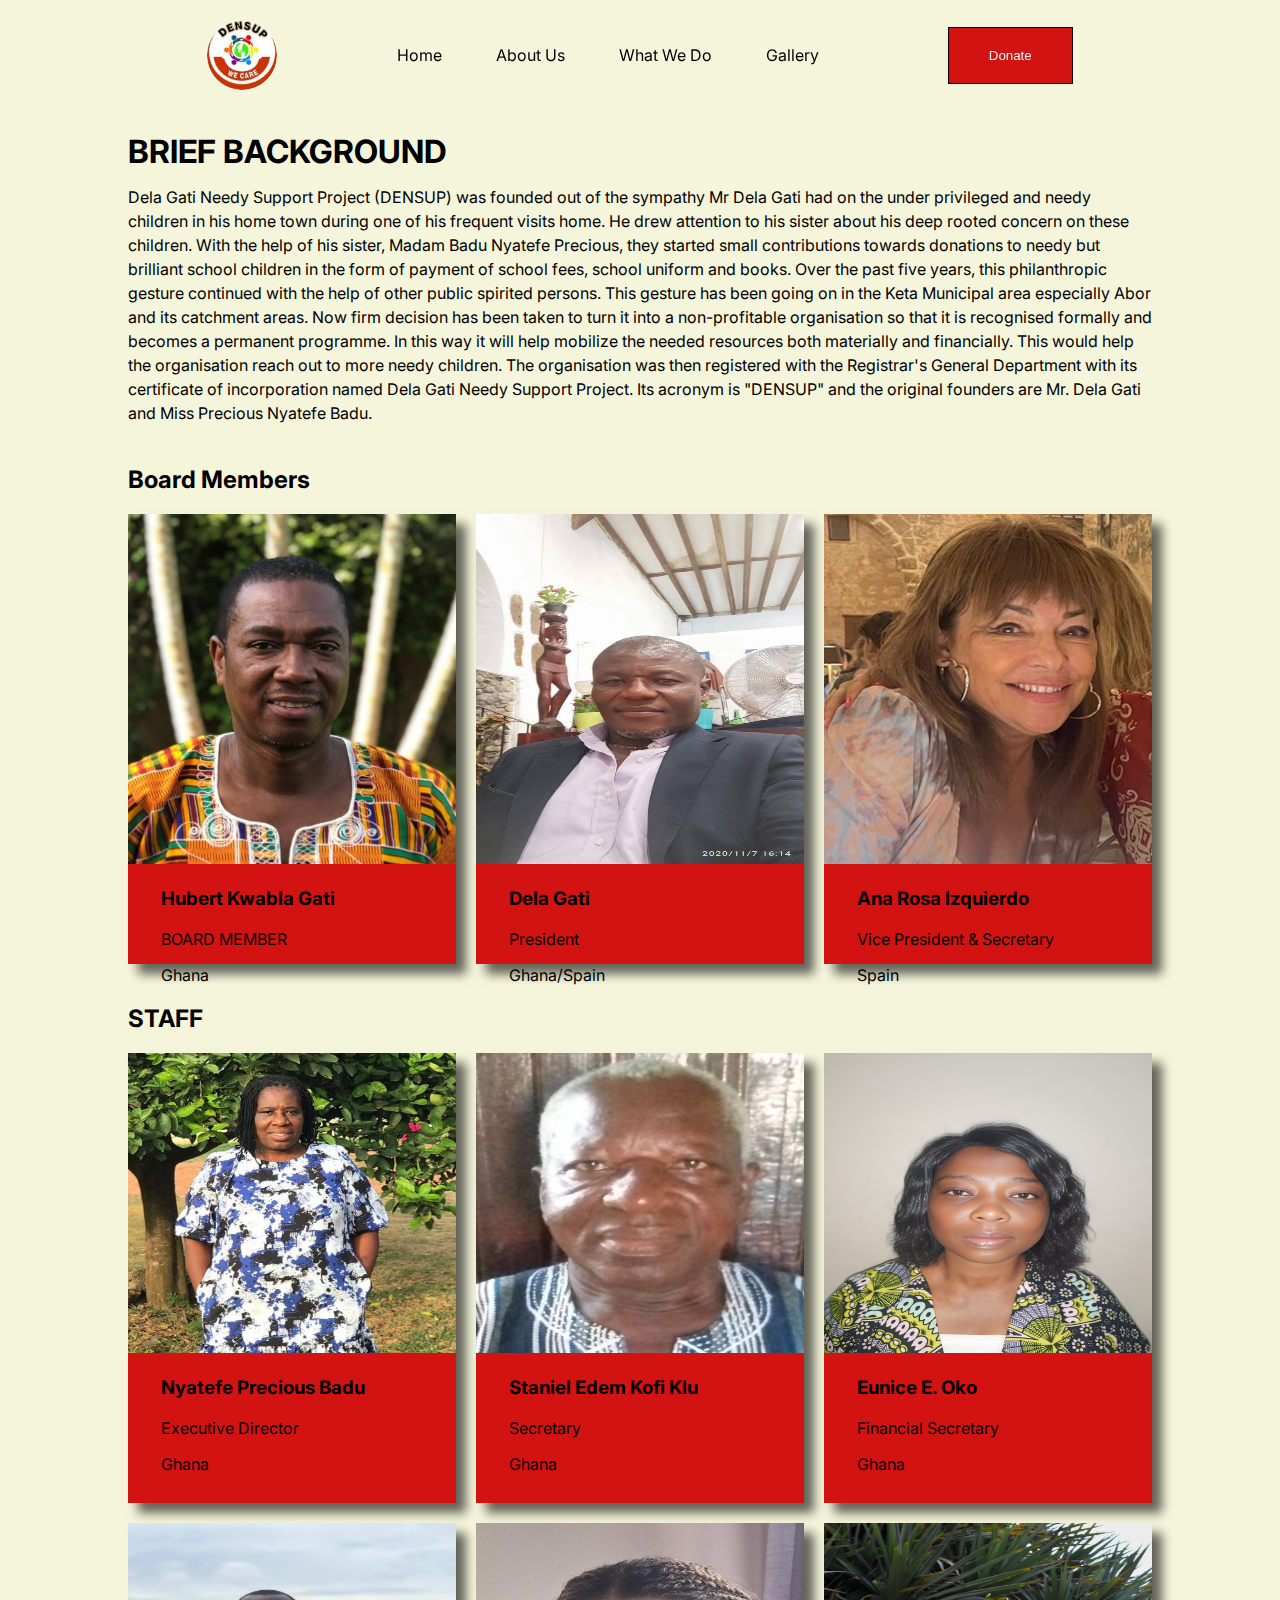
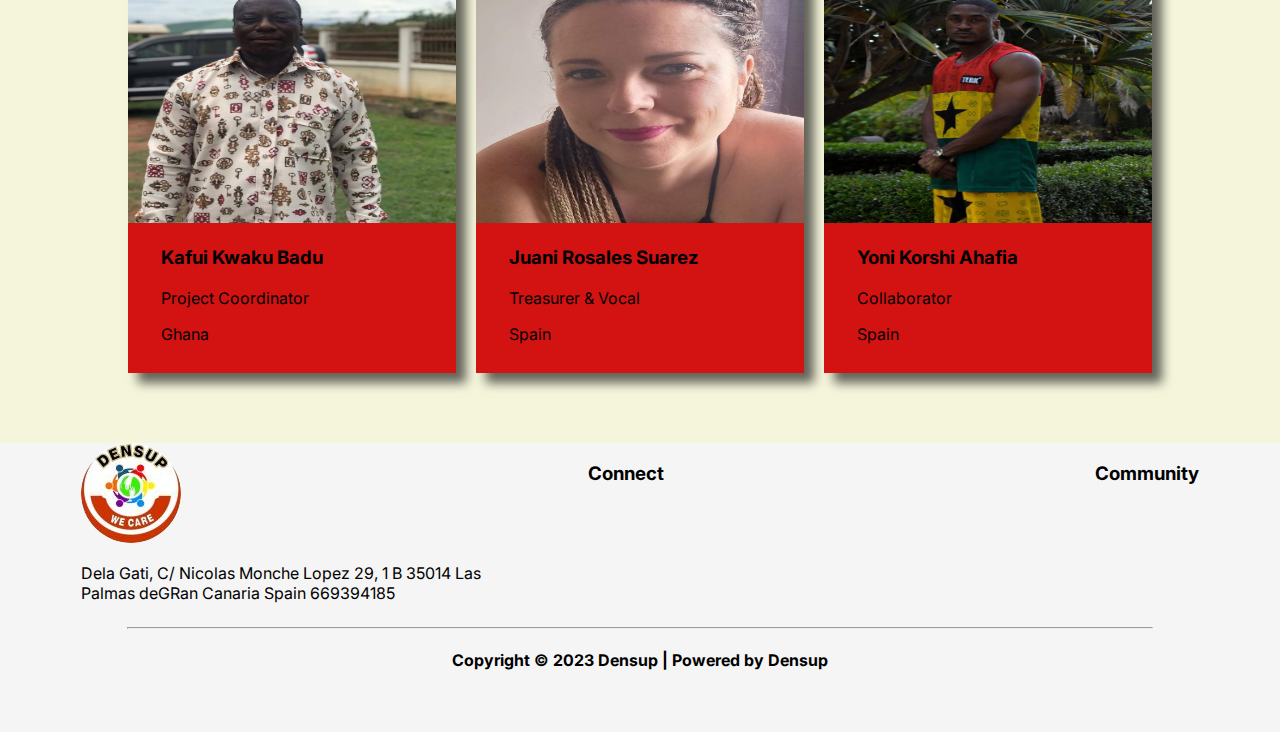
==== commit 0b81215c: "4.1.8" ====
--- a/aboutUs.html
+++ b/aboutUs.html
@@ -88,9 +88,9 @@
                 <p>Ghana</p>
             </div>
             <div class="card">
-                <img src="images/IDs/finance Officer.jpg" alt="">
-                <h3>Jonathan Kudzo Ahiati</h3>
-                <p>Finance Officer</p>
+                <img src="images/IDs/Eunice Oko.jpg" alt="">
+                <h3>Eunice E. Oko</h3>
+                <p>Financial Secretary</p>
                 <p>Ghana</p>
             </div>
             <div class="card">
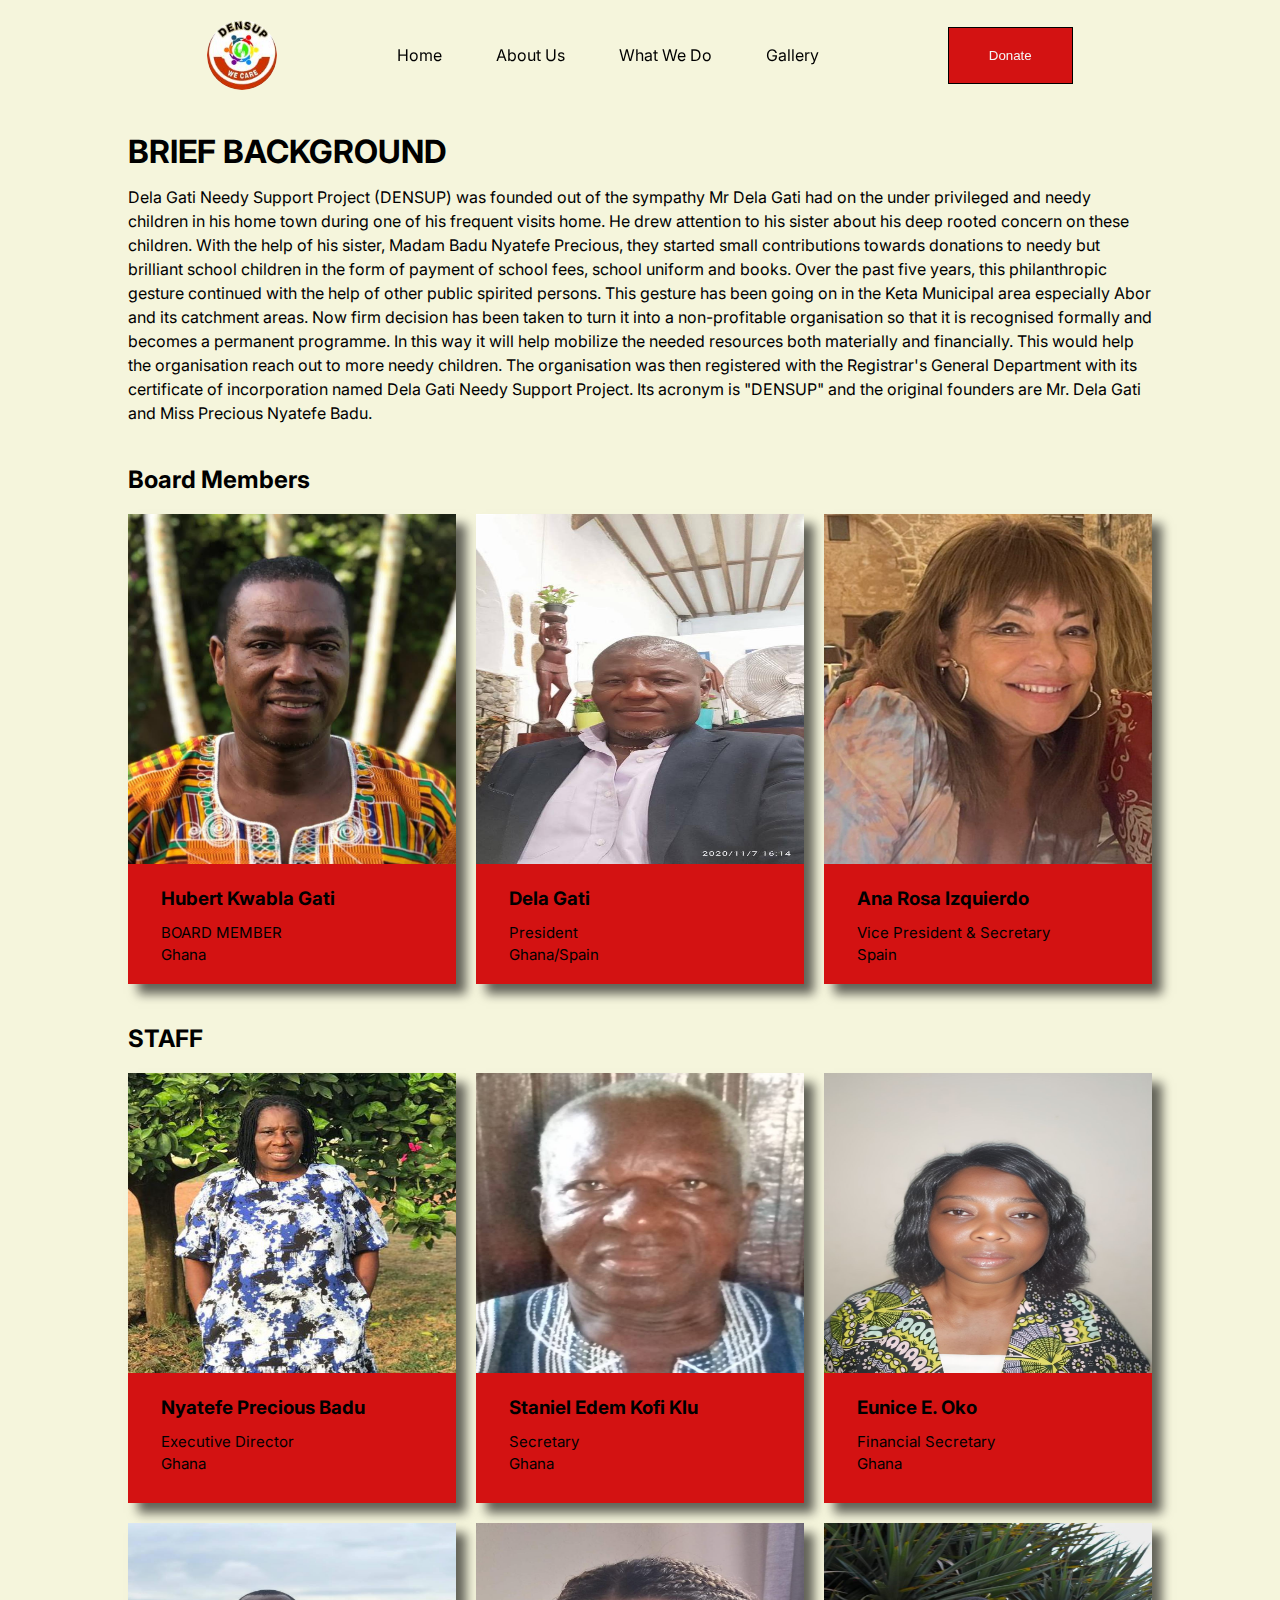
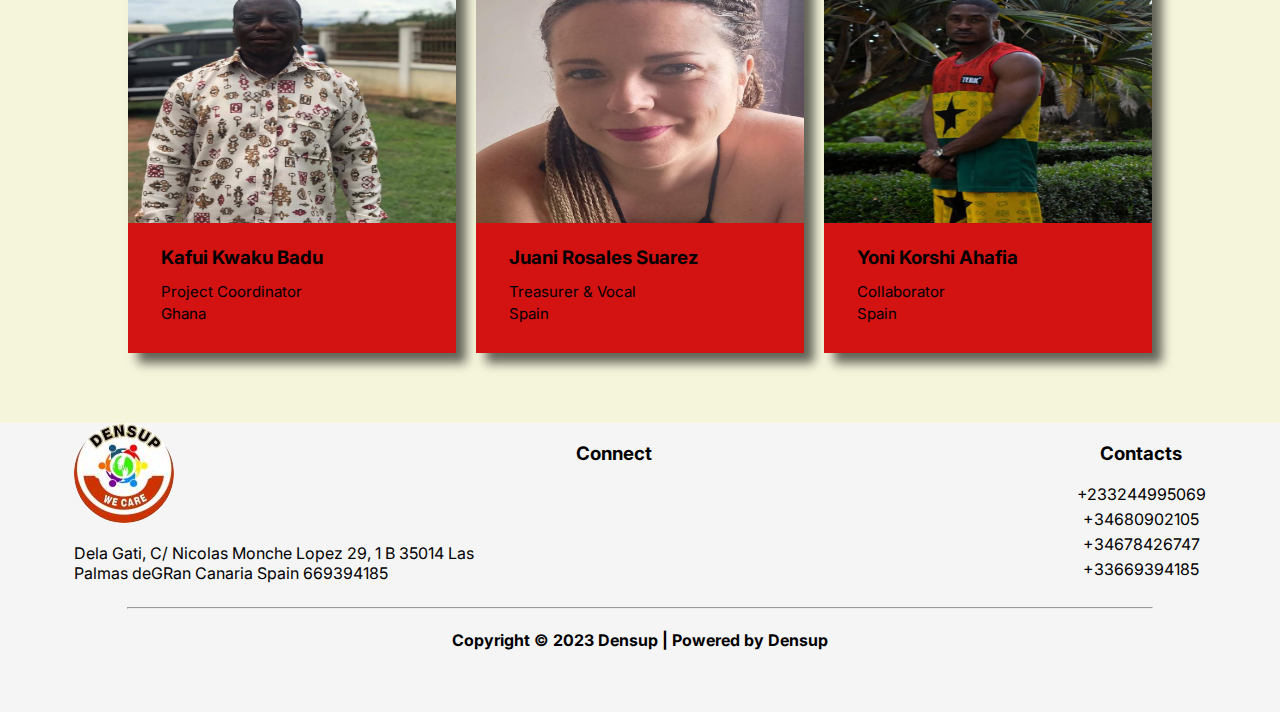
==== commit 655f4f54: "4.1.9" ====
--- a/aboutUs.html
+++ b/aboutUs.html
@@ -133,7 +133,11 @@
                 <a href="tel:(00233) 244995069,(0034) 680902105,(0034) 678426747,(0033) 669394185"><i class="fa-solid fa-phone"></i></a>
             </div>
             <div class="aside">
-                <h3>Community</h3>
+                <h3>Contacts</h3>
+                <a href="tel:(00233) 244995069">+233244995069</a>
+                <a href="tel:(0034) 680902105">+34680902105</a>
+                <a href="tel:(0034) 678426747">+34678426747</a>
+                <a href="tel:(0033) 669394185">+33669394185</a>
             </div>
         </div>
         <hr>
--- a/css/aboutUs.css
+++ b/css/aboutUs.css
@@ -54,6 +54,10 @@
 .nav button{
     background-color: rgb(211, 18, 18);
 }
+.nav button a{
+    color: black;
+    text-decoration: none;
+}
 .nav i{
     color:black;
     display: none;
@@ -94,6 +98,7 @@
  }
  .staff2 .card{
     width: 100%;
+    height: 430px; ;
 
  }
  .staff2 .card img{
@@ -103,7 +108,7 @@
 
  .card{
     width: 100%;
-    height: 450px;
+    height: 470px;
     background-color: rgb(211, 18, 18);
     box-shadow: 10px 10px 10px rgb(0 0 0 / 0.6);
  }
@@ -117,7 +122,9 @@
     width: 80%;
     margin-left: auto;
     margin-right: auto;
-    margin-bottom:5px;
+    margin-bottom:2px;
+    font-size: 15px;
+    line-height: 0.5em;
  }
  .card h3{
     width: 80%;
@@ -155,6 +162,14 @@
 }
 .icons i{
     font-size: 25px;
+}
+.footer .aside{
+    text-align: center;
+}
+.footer .aside a{
+    display: block;
+    margin-top: 5px;
+    text-decoration: none;
 }
 
 
@@ -214,74 +229,11 @@
 .sidebar button:hover{
     background-color: transparent;
 }
-#backToTop {
-    /*display: none; /* Hidden by default */
-    position: fixed;
-    bottom: 20px;
-    right: 20px;
-    z-index: 99;
-    font-size: 18px;
-    color: white;
-    border: none;
-    outline: none;
-    cursor: pointer;
-    padding: 15px;
-    border-radius: 10px;
-    transition: opacity 0.3s;
-}
-#backToTop:hover {
-    background-color: #555;
-}
-.paymentType{
-    background-color: rgb(255, 255, 255);
-    backdrop-filter:blur(70px);
-    width: 40%;
-    height: 100vh;
-    position: fixed;
-    top: 0px;
-    z-index:98;
-    left: 60%;
-    visibility:hidden;
-    transform: translateX(100%);
-    transition: transform 0.3s ease, opacity 0.3s ease, visibility 0.3s ease;
-}
-.paymentType.visible {
-    visibility: visible;
-    transform: translateX(0);
-}
-.paymentType ul a{
-    text-decoration: none;
-    color: black;
-}
-
-.paymentType ul{
-    list-style: none;
-}
-.paymentType ul li{
-    padding-top: 20px;
-    padding-bottom: 10px;
-    width: 100%;
-}
-.paymentType ul li:hover{
-    background-color: rgba(83, 75, 75, 0.124);
-}
-.paymentType ul li svg{
-    height: 20px;
-
-
-}
-.paymentType ul li img{
-    height: 20px;
-}
-.paymentType ul li{
-    display: flex;
-    align-items: center;
-}
+
 
 @media screen and (max-width: 600px) {
     .nav{
-        margin-left: 30px;
-        justify-content: space-between;
+        justify-content:space-between;
     }
 	.nav ul,.nav button{
         display:none;
@@ -291,6 +243,7 @@
     }
     .nav .fa-solid.fa-bars{
         display: block;
+        margin-left: 250px;
     }
     .BG h1{
         font-size: 20px;
@@ -325,11 +278,18 @@
        margin-right: auto;
        margin-bottom: 25px; 
        line-height: 1em;
-       height: 290px;
+       height: 310px;
        font-size: 0.9em;
+    }
+    .card p{
+        line-height: 1em;
+        margin-top: 1px;
     }
     .card img{
         height: 190px;
+    }
+    .card h3{
+        margin-bottom: 1px;
     }
    
     footer{
@@ -364,10 +324,21 @@
     }
     .nav .fa-solid.fa-bars{
         display: block;
+        margin-left: 450px;
     }
     .card{
         line-height: 1em;
         font-size: 15px;
+        height: 300px;
+    }
+    .card p{
+        line-height: 1em;
+        margin-top: 1px;
+    }
+    .card h3{
+        margin-bottom: 1.5px;
+    }
+    .staff2 .card{
         height: 300px;
     }
     .card img{
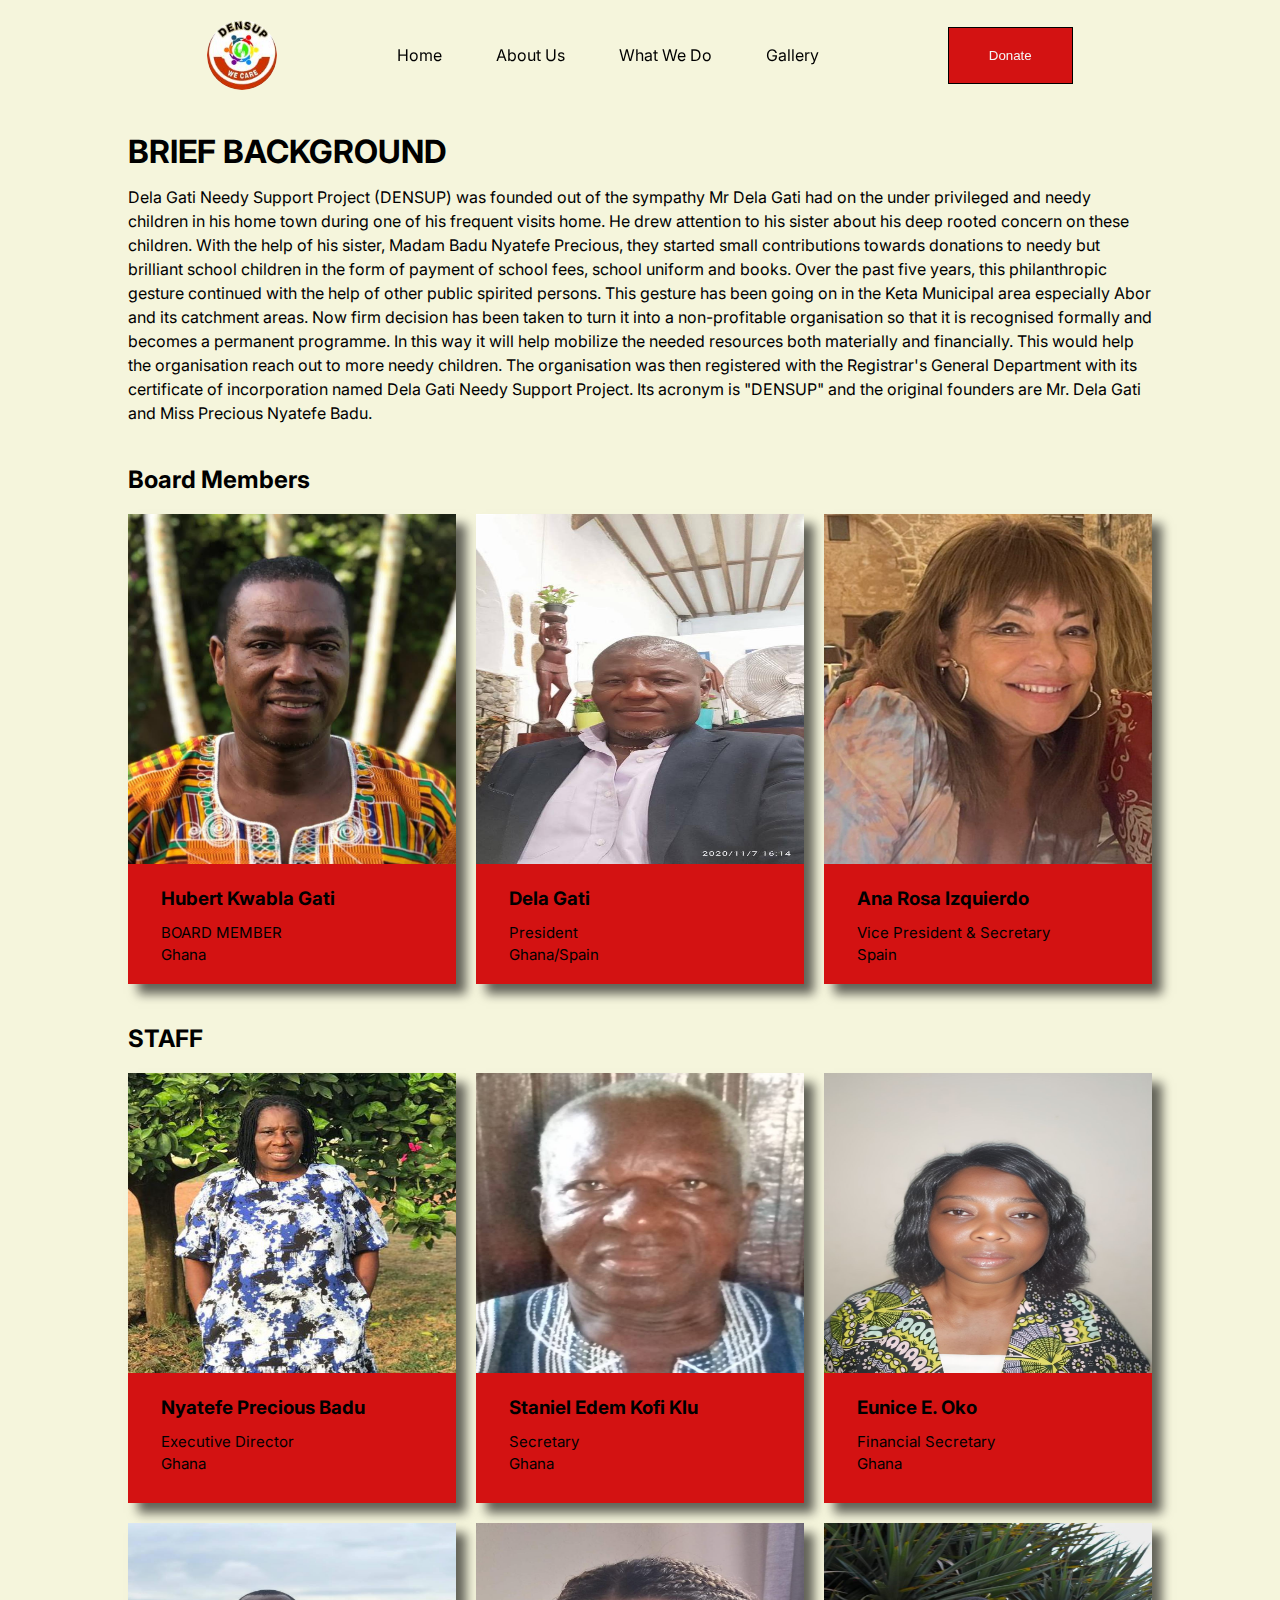
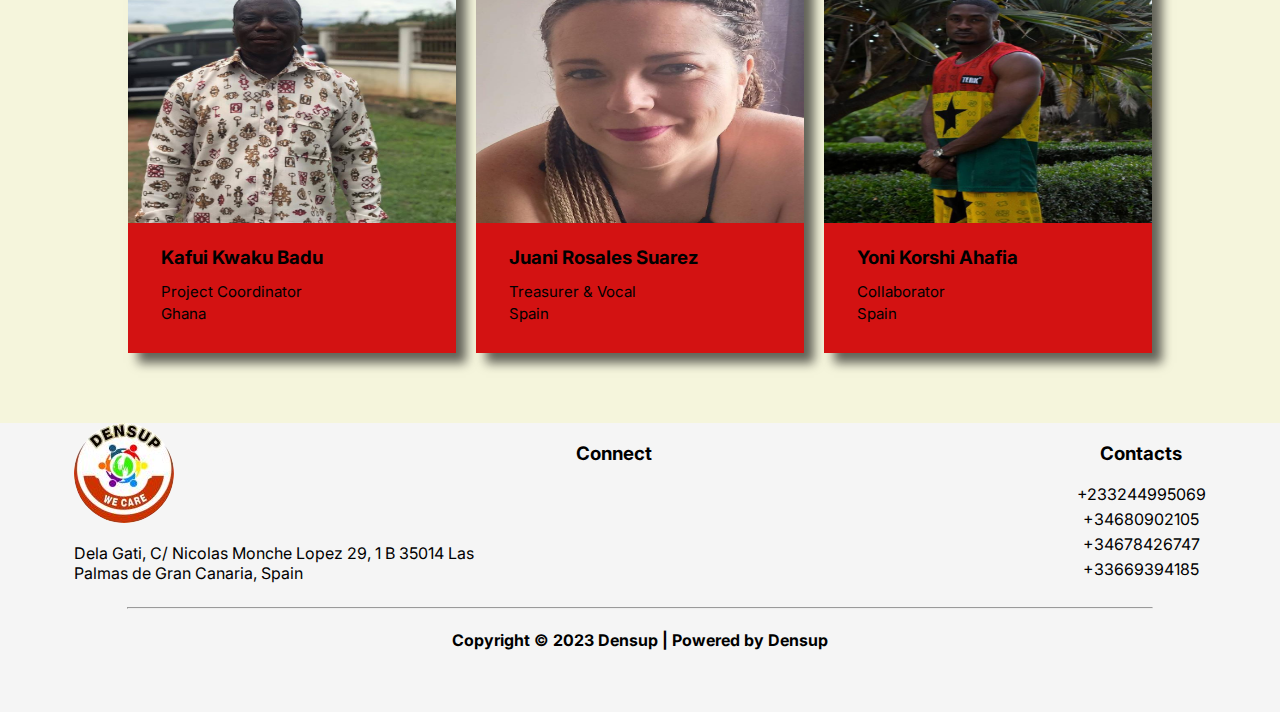
==== commit f26ccc73: "4.2.1" ====
--- a/aboutUs.html
+++ b/aboutUs.html
@@ -122,8 +122,8 @@
                 <img src="images/logo.jpg" alt="logo">
                 <p>Dela Gati,
                     C/ Nicolas Monche Lopez 29, 1 B 35014
-                    Las Palmas deGRan Canaria Spain
-                    669394185</p>
+                    Las Palmas de Gran Canaria, Spain
+                    </p>
             </div>
             <div class="icons">
                 <h3>Connect</h3>
--- a/css/aboutUs.css
+++ b/css/aboutUs.css
@@ -296,16 +296,20 @@
         top: 40px;
     }
     .fhero img{
-        height: 60px;
+        height: 50px;
     }
     .fhero p{
-        font-size: 10px;
+        font-size: 15px;
+        width: 80%;
     }
     .icons h3{
-        font-size: 0.8em;
+        font-size: 1.5em;
     }
     .aside{
-        font-size: 0.8em;
+        font-size: 1em;
+    }
+    .aside h3{
+        font-size: 1.5em;
     }
     footer h4{
         font-size: 0.8em;
